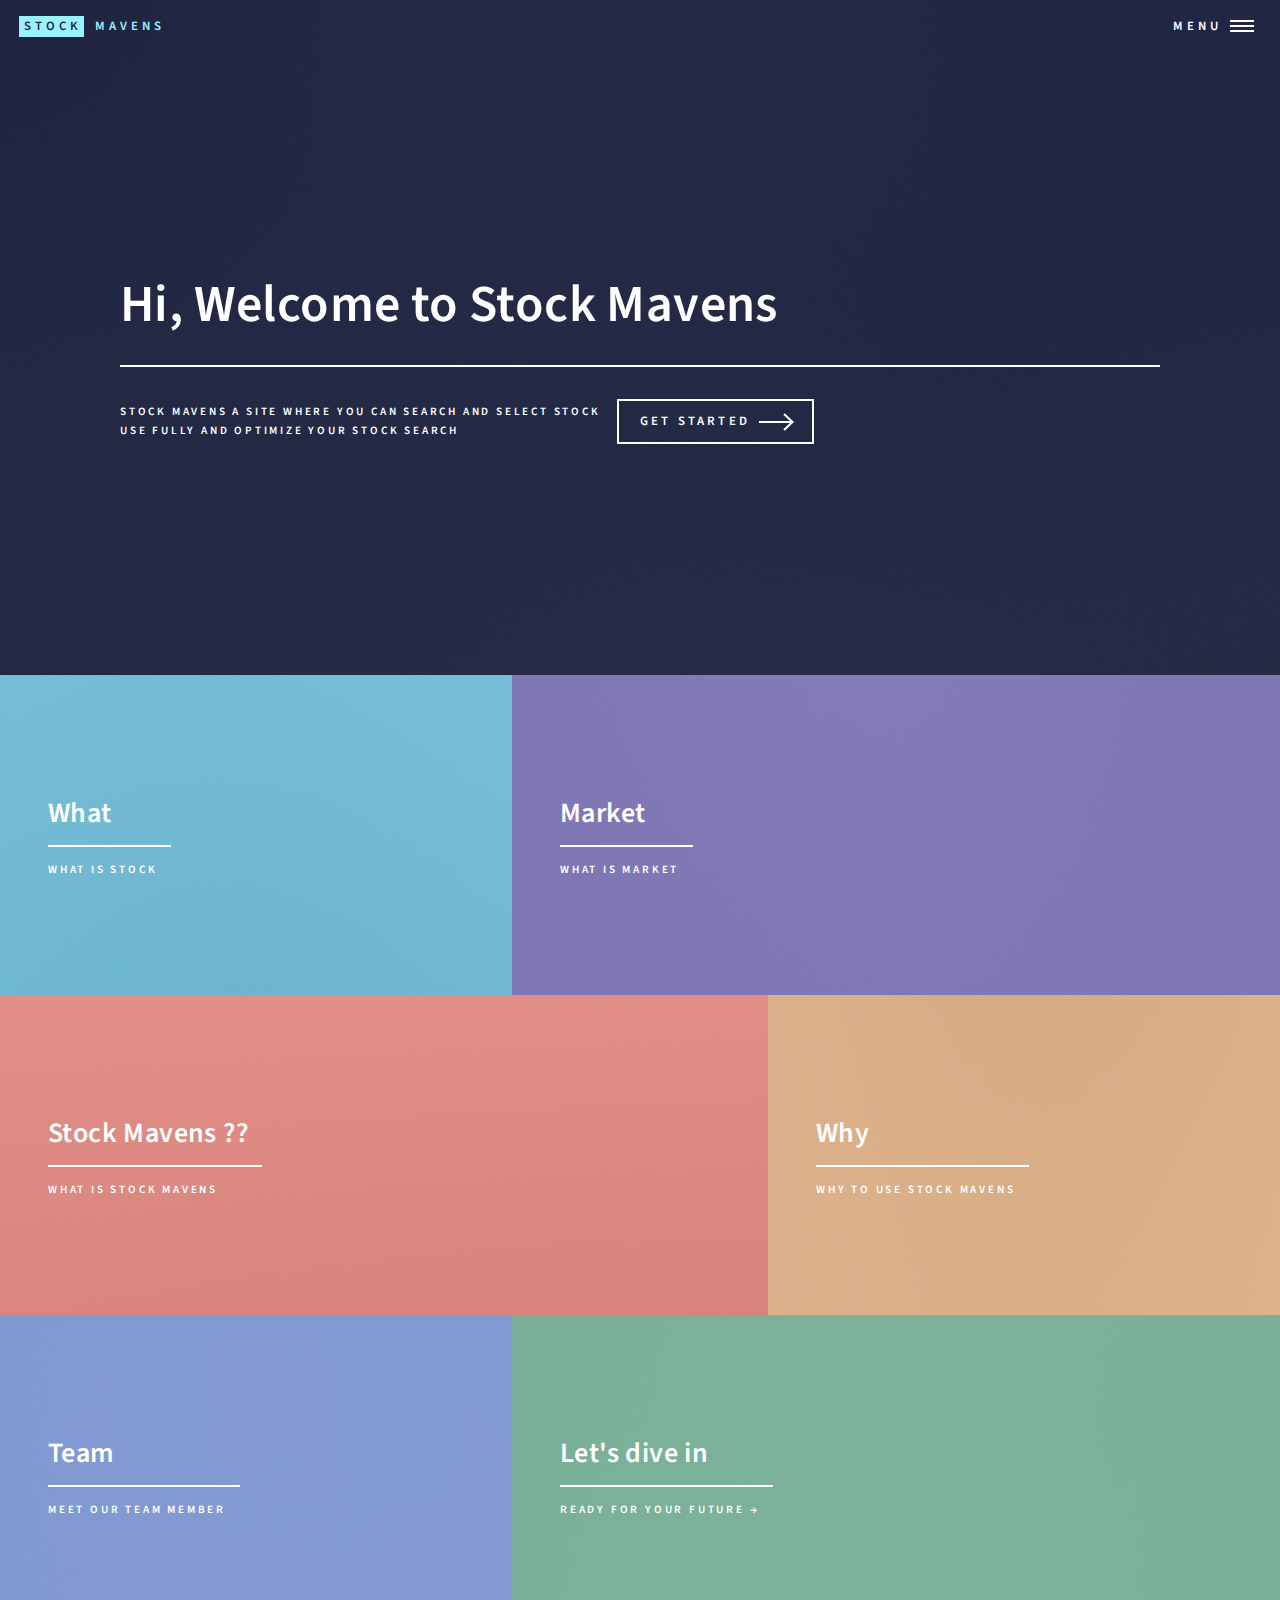
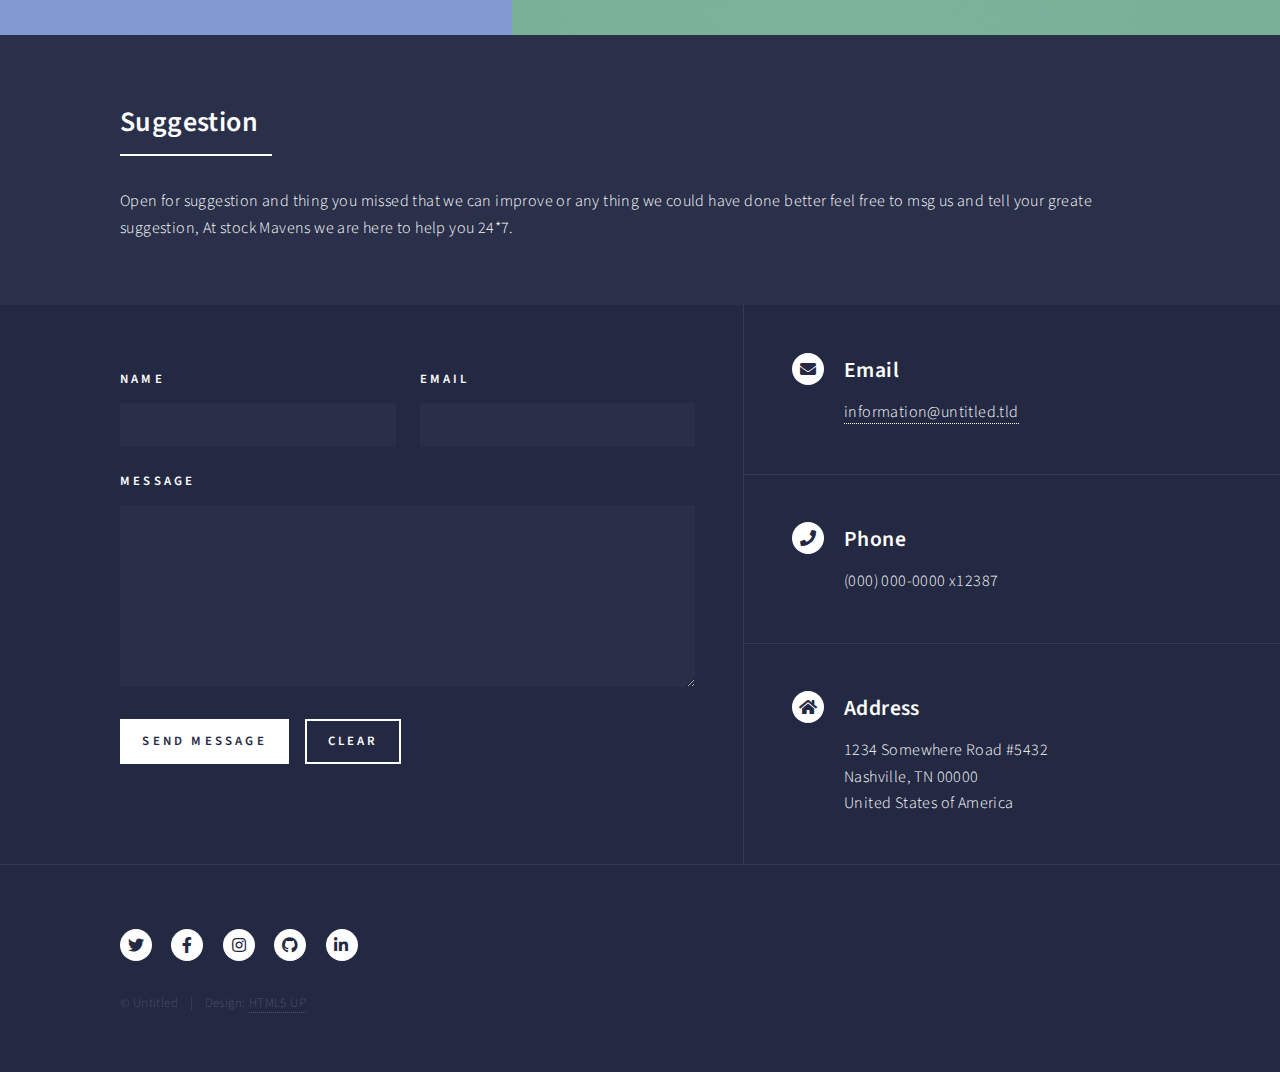
==== index.html @ d20d1a2c "first commit" ====
<!DOCTYPE HTML>
<html>
	<head>
		<title>Stock Mavens</title>
		<meta charset="utf-8" />
		<meta name="viewport" content="width=device-width, initial-scale=1, user-scalable=no" />
		<link rel="stylesheet" href="assets/css/main.css" />
		<noscript><link rel="stylesheet" href="assets/css/noscript.css" /></noscript>
	</head>
	<body class="is-preload">
		<!-- Wrapper -->
			<div id="wrapper">
				<!-- Header -->
					<header id="header" class="alt">
						<a href="index.html" class="logo"><strong>STOCK</strong> <span>Mavens</span></a>
						<nav>
							<a href="#menu">Menu</a>
						</nav>
					</header>

				<!-- Menu -->
					<nav id="menu">
						<ul class="links">
							<li><a href="index.html">Home</a></li>
							<li><a href="landing.html">Stock</a></li>
							<li><a href="generic.html">Stock Mavens</a></li>
							<li><a href="elements.html">Team</a></li>
						</ul>
						<ul class="actions stacked">
							<li><a href="#" class="button primary fit">Get Started</a></li>
							<!-- <li><a href="#" class="button fit">Log In</a></li> -->
						</ul>
					</nav>

				<!-- Banner -->
					<section id="banner" class="major">
						<div class="inner">
							<header class="major">
								<h1>Hi, Welcome to Stock Mavens</h1>
							</header>
							<div class="content">
								<p>Stock Mavens a site where you can search and select Stock<br />
								Use fully and optimize your Stock search</p>
								<ul class="actions">
									<li><a href="#one" class="button next scrolly">Get Started</a></li>
								</ul>
							</div>
						</div>
					</section>

				<!-- Main -->
					<div id="main">

						<!-- One -->
							<section id="one" class="tiles">
								<article>
									<span class="image">
										<img src="images/pic01.jpg" alt="" />
									</span>
									<header class="major">
										<h3><a href="landing.html" class="link">What</a></h3>
										<p>What is Stock </p>
									</header>
								</article>
								<article>
									<span class="image">
										<img src="images/pic02.jpg" alt="" />
									</span>
									<header class="major">
										<h3><a href="landing.html" class="link">Market</a></h3>
										<p>What is market</p>
									</header>
								</article>
								<article>
									<span class="image">
										<img src="images/pic03.jpg" alt="" />
									</span>
									<header class="major">
										<h3><a href="generic.html" class="link">Stock Mavens ??</a></h3>
										<p>What is Stock Mavens</p>
									</header>
								</article>
								<article>
									<span class="image">
										<img src="images/pic04.jpg" alt="" />
									</span>
									<header class="major">
										<h3><a href="generic.html" class="link">Why</a></h3>
										<p>Why to use Stock Mavens</p>
									</header>
								</article>
								<article>
									<span class="image">
										<img src="images/pic05.jpg" alt="" />
									</span>
									<header class="major">
										<h3><a href="elements.html" class="link">Team</a></h3>
										<p>Meet our Team member</p>
									</header>
								</article>
								<article>
									<span class="image">
										<img src="images/pic06.jpg" alt="" />
									</span>
									<header class="major">
										<h3><a href="search.html" class="link">Let's dive in</a></h3>
										<p>Ready for your future →</p>
									</header>
								</article>
							</section>

						<!-- Two -->
							<section id="two">
								<div class="inner">
									<header class="major">
										<h2>Suggestion</h2>
									</header>
									<p>Open for suggestion and thing you missed that we can improve or any thing we could have done better feel free to msg us and tell your greate suggestion, At stock Mavens we are here to help you 24*7.</p>
								</div>
							</section>

					</div>

				<!-- Contact -->
					<section id="contact">
						<div class="inner">
							<section>
								<form method="post" action="#">
									<div class="fields">
										<div class="field half">
											<label for="name">Name</label>
											<input type="text" name="name" id="name" />
										</div>
										<div class="field half">
											<label for="email">Email</label>
											<input type="text" name="email" id="email" />
										</div>
										<div class="field">
											<label for="message">Message</label>
											<textarea name="message" id="message" rows="6"></textarea>
										</div>
									</div>
									<ul class="actions">
										<li><input type="submit" value="Send Message" class="primary" /></li>
										<li><input type="reset" value="Clear" /></li>
									</ul>
								</form>
							</section>
							<section class="split">
								<section>
									<div class="contact-method">
										<span class="icon solid alt fa-envelope"></span>
										<h3>Email</h3>
										<a href="#">information@untitled.tld</a>
									</div>
								</section>
								<section>
									<div class="contact-method">
										<span class="icon solid alt fa-phone"></span>
										<h3>Phone</h3>
										<span>(000) 000-0000 x12387</span>
									</div>
								</section>
								<section>
									<div class="contact-method">
										<span class="icon solid alt fa-home"></span>
										<h3>Address</h3>
										<span>1234 Somewhere Road #5432<br />
										Nashville, TN 00000<br />
										United States of America</span>
									</div>
								</section>
							</section>
						</div>
					</section>

				<!-- Footer -->
					<footer id="footer">
						<div class="inner">
							<ul class="icons">
								<li><a href="#" class="icon brands alt fa-twitter"><span class="label">Twitter</span></a></li>
								<li><a href="#" class="icon brands alt fa-facebook-f"><span class="label">Facebook</span></a></li>
								<li><a href="#" class="icon brands alt fa-instagram"><span class="label">Instagram</span></a></li>
								<li><a href="#" class="icon brands alt fa-github"><span class="label">GitHub</span></a></li>
								<li><a href="#" class="icon brands alt fa-linkedin-in"><span class="label">LinkedIn</span></a></li>
							</ul>
							<ul class="copyright">
								<li>&copy; Untitled</li><li>Design: <a href="https://html5up.net">HTML5 UP</a></li>
							</ul>
						</div>
					</footer>

			</div>

		<!-- Scripts -->
			<script src="assets/js/jquery.min.js"></script>
			<script src="assets/js/jquery.scrolly.min.js"></script>
			<script src="assets/js/jquery.scrollex.min.js"></script>
			<script src="assets/js/browser.min.js"></script>
			<script src="assets/js/breakpoints.min.js"></script>
			<script src="assets/js/util.js"></script>
			<script src="assets/js/main.js"></script>

	</body>
</html>
---- assets/css/main.css ----
@import url(fontawesome-all.min.css);
@import url("https://fonts.googleapis.com/css?family=Source+Sans+Pro:300,300italic,600,600italic");


html, body, div, span, applet, object,
iframe, h1, h2, h3, h4, h5, h6, p, blockquote,
pre, a, abbr, acronym, address, big, cite,
code, del, dfn, em, img, ins, kbd, q, s, samp,
small, strike, strong, sub, sup, tt, var, b,
u, i, center, dl, dt, dd, ol, ul, li, fieldset,
form, label, legend, table, caption, tbody,
tfoot, thead, tr, th, td, article, aside,
canvas, details, embed, figure, figcaption,
footer, header, hgroup, menu, nav, output, ruby,
section, summary, time, mark, audio, video {
	margin: 0;
	padding: 0;
	border: 0;
	font-size: 100%;
	font: inherit;
	vertical-align: baseline;}

article, aside, details, figcaption, figure,
footer, header, hgroup, menu, nav, section {
	display: block;}

body {
	line-height: 1;
}

ol, ul {
	list-style: none;
}

blockquote, q {
	quotes: none;
}

	blockquote:before, blockquote:after, q:before, q:after {
		content: '';
		content: none;
	}

table {
	border-collapse: collapse;
	border-spacing: 0;
}

body {
	-webkit-text-size-adjust: none;
}

mark {
	background-color: transparent;
	color: inherit;
}

input::-moz-focus-inner {
	border: 0;
	padding: 0;
}

input, select, textarea {
	-moz-appearance: none;
	-webkit-appearance: none;
	-ms-appearance: none;
	appearance: none;
}

/* Basic */

	@-ms-viewport {
		width: device-width;
	}

	body {
		-ms-overflow-style: scrollbar;
	}

	@media screen and (max-width: 480px) {

		html, body {
			min-width: 320px;
		}

	}

	html {
		box-sizing: border-box;
	}

	*, *:before, *:after {
		box-sizing: inherit;
	}

	body {
		background: #242943;
	}

		body.is-preload *, body.is-preload *:before, body.is-preload *:after {
			-moz-animation: none !important;
			-webkit-animation: none !important;
			-ms-animation: none !important;
			animation: none !important;
			-moz-transition: none !important;
			-webkit-transition: none !important;
			-ms-transition: none !important;
			transition: none !important;
		}

/* Type */

	body, input, select, textarea {
		color: #ffffff;
		font-family: "Source Sans Pro", Helvetica, sans-serif;
		font-size: 17pt;
		font-weight: 300;
		letter-spacing: 0.025em;
		line-height: 1.65;
	}

		@media screen and (max-width: 1680px) {

			body, input, select, textarea {
				font-size: 14pt;
			}

		}

		@media screen and (max-width: 1280px) {

			body, input, select, textarea {
				font-size: 12pt;
			}

		}

		@media screen and (max-width: 360px) {

			body, input, select, textarea {
				font-size: 11pt;
			}

		}

	a {
		-moz-transition: color 0.2s ease-in-out, border-bottom-color 0.2s ease-in-out;
		-webkit-transition: color 0.2s ease-in-out, border-bottom-color 0.2s ease-in-out;
		-ms-transition: color 0.2s ease-in-out, border-bottom-color 0.2s ease-in-out;
		transition: color 0.2s ease-in-out, border-bottom-color 0.2s ease-in-out;
		border-bottom: dotted 1px;
		color: inherit;
		text-decoration: none;
	}

		a:hover {
			border-bottom-color: transparent;
			color: #9bf1ff !important;
		}

		a:active {
			color: #53e3fb !important;
		}

	strong, b {
		color: #ffffff;
		font-weight: 600;
	}

	em, i {
		font-style: italic;
	}

	p {
		margin: 0 0 2em 0;
	}

	h1, h2, h3, h4, h5, h6 {
		color: #ffffff;
		font-weight: 600;
		line-height: 1.65;
		margin: 0 0 1em 0;
	}

		h1 a, h2 a, h3 a, h4 a, h5 a, h6 a {
			color: inherit;
			border-bottom: 0;
		}

	h1 {
		font-size: 2.5em;
	}

	h2 {
		font-size: 1.75em;
	}

	h3 {
		font-size: 1.35em;
	}

	h4 {
		font-size: 1.1em;
	}

	h5 {
		font-size: 0.9em;
	}

	h6 {
		font-size: 0.7em;
	}

	@media screen and (max-width: 736px) {

		h1 {
			font-size: 2em;
		}

		h2 {
			font-size: 1.5em;
		}

		h3 {
			font-size: 1.25em;
		}

	}

	sub {
		font-size: 0.8em;
		position: relative;
		top: 0.5em;
	}

	sup {
		font-size: 0.8em;
		position: relative;
		top: -0.5em;
	}

	blockquote {
		border-left: solid 4px rgba(212, 212, 255, 0.1);
		font-style: italic;
		margin: 0 0 2em 0;
		padding: 0.5em 0 0.5em 2em;
	}

	code {
		background: rgba(212, 212, 255, 0.035);
		font-family: "Courier New", monospace;
		font-size: 0.9em;
		margin: 0 0.25em;
		padding: 0.25em 0.65em;
	}

	pre {
		-webkit-overflow-scrolling: touch;
		font-family: "Courier New", monospace;
		font-size: 0.9em;
		margin: 0 0 2em 0;
	}

		pre code {
			display: block;
			line-height: 1.75;
			padding: 1em 1.5em;
			overflow-x: auto;
		}

	hr {
		border: 0;
		border-bottom: solid 1px rgba(212, 212, 255, 0.1);
		margin: 2em 0;
	}

		hr.major {
			margin: 3em 0;
		}

	.align-left {
		text-align: left;
	}

	.align-center {
		text-align: center;
	}

	.align-right {
		text-align: right;
	}

/* Row */

	.row {
		display: flex;
		flex-wrap: wrap;
		box-sizing: border-box;
		align-items: stretch;
	}

		.row > * {
			box-sizing: border-box;
		}

		.row.gtr-uniform > * > :last-child {
			margin-bottom: 0;
		}

		.row.aln-left {
			justify-content: flex-start;
		}

		.row.aln-center {
			justify-content: center;
		}

		.row.aln-right {
			justify-content: flex-end;
		}

		.row.aln-top {
			align-items: flex-start;
		}

		.row.aln-middle {
			align-items: center;
		}

		.row.aln-bottom {
			align-items: flex-end;
		}

		.row > .imp {
			order: -1;
		}

		.row > .col-1 {
			width: 8.33333%;
		}

		.row > .off-1 {
			margin-left: 8.33333%;
		}

		.row > .col-2 {
			width: 16.66667%;
		}

		.row > .off-2 {
			margin-left: 16.66667%;
		}

		.row > .col-3 {
			width: 25%;
		}

		.row > .off-3 {
			margin-left: 25%;
		}

		.row > .col-4 {
			width: 33.33333%;
		}

		.row > .off-4 {
			margin-left: 33.33333%;
		}

		.row > .col-5 {
			width: 41.66667%;
		}

		.row > .off-5 {
			margin-left: 41.66667%;
		}

		.row > .col-6 {
			width: 50%;
		}

		.row > .off-6 {
			margin-left: 50%;
		}

		.row > .col-7 {
			width: 58.33333%;
		}

		.row > .off-7 {
			margin-left: 58.33333%;
		}

		.row > .col-8 {
			width: 66.66667%;
		}

		.row > .off-8 {
			margin-left: 66.66667%;
		}

		.row > .col-9 {
			width: 75%;
		}

		.row > .off-9 {
			margin-left: 75%;
		}

		.row > .col-10 {
			width: 83.33333%;
		}

		.row > .off-10 {
			margin-left: 83.33333%;
		}

		.row > .col-11 {
			width: 91.66667%;
		}

		.row > .off-11 {
			margin-left: 91.66667%;
		}

		.row > .col-12 {
			width: 100%;
		}

		.row > .off-12 {
			margin-left: 100%;
		}

		.row.gtr-0 {
			margin-top: 0;
			margin-left: 0em;
		}

			.row.gtr-0 > * {
				padding: 0 0 0 0em;
			}

			.row.gtr-0.gtr-uniform {
				margin-top: 0em;
			}

				.row.gtr-0.gtr-uniform > * {
					padding-top: 0em;
				}

		.row.gtr-25 {
			margin-top: 0;
			margin-left: -0.5em;
		}

			.row.gtr-25 > * {
				padding: 0 0 0 0.5em;
			}

			.row.gtr-25.gtr-uniform {
				margin-top: -0.5em;
			}

				.row.gtr-25.gtr-uniform > * {
					padding-top: 0.5em;
				}

		.row.gtr-50 {
			margin-top: 0;
			margin-left: -1em;
		}

			.row.gtr-50 > * {
				padding: 0 0 0 1em;
			}

			.row.gtr-50.gtr-uniform {
				margin-top: -1em;
			}

				.row.gtr-50.gtr-uniform > * {
					padding-top: 1em;
				}

		.row {
			margin-top: 0;
			margin-left: -2em;
		}

			.row > * {
				padding: 0 0 0 2em;
			}

			.row.gtr-uniform {
				margin-top: -2em;
			}

				.row.gtr-uniform > * {
					padding-top: 2em;
				}

		.row.gtr-150 {
			margin-top: 0;
			margin-left: -3em;
		}

			.row.gtr-150 > * {
				padding: 0 0 0 3em;
			}

			.row.gtr-150.gtr-uniform {
				margin-top: -3em;
			}

				.row.gtr-150.gtr-uniform > * {
					padding-top: 3em;
				}

		.row.gtr-200 {
			margin-top: 0;
			margin-left: -4em;
		}

			.row.gtr-200 > * {
				padding: 0 0 0 4em;
			}

			.row.gtr-200.gtr-uniform {
				margin-top: -4em;
			}

				.row.gtr-200.gtr-uniform > * {
					padding-top: 4em;
				}

		@media screen and (max-width: 1680px) {

			.row {
				display: flex;
				flex-wrap: wrap;
				box-sizing: border-box;
				align-items: stretch;
			}

				.row > * {
					box-sizing: border-box;
				}

				.row.gtr-uniform > * > :last-child {
					margin-bottom: 0;
				}

				.row.aln-left {
					justify-content: flex-start;
				}

				.row.aln-center {
					justify-content: center;
				}

				.row.aln-right {
					justify-content: flex-end;
				}

				.row.aln-top {
					align-items: flex-start;
				}

				.row.aln-middle {
					align-items: center;
				}

				.row.aln-bottom {
					align-items: flex-end;
				}

				.row > .imp-xlarge {
					order: -1;
				}

				.row > .col-1-xlarge {
					width: 8.33333%;
				}

				.row > .off-1-xlarge {
					margin-left: 8.33333%;
				}

				.row > .col-2-xlarge {
					width: 16.66667%;
				}

				.row > .off-2-xlarge {
					margin-left: 16.66667%;
				}

				.row > .col-3-xlarge {
					width: 25%;
				}

				.row > .off-3-xlarge {
					margin-left: 25%;
				}

				.row > .col-4-xlarge {
					width: 33.33333%;
				}

				.row > .off-4-xlarge {
					margin-left: 33.33333%;
				}

				.row > .col-5-xlarge {
					width: 41.66667%;
				}

				.row > .off-5-xlarge {
					margin-left: 41.66667%;
				}

				.row > .col-6-xlarge {
					width: 50%;
				}

				.row > .off-6-xlarge {
					margin-left: 50%;
				}

				.row > .col-7-xlarge {
					width: 58.33333%;
				}

				.row > .off-7-xlarge {
					margin-left: 58.33333%;
				}

				.row > .col-8-xlarge {
					width: 66.66667%;
				}

				.row > .off-8-xlarge {
					margin-left: 66.66667%;
				}

				.row > .col-9-xlarge {
					width: 75%;
				}

				.row > .off-9-xlarge {
					margin-left: 75%;
				}

				.row > .col-10-xlarge {
					width: 83.33333%;
				}

				.row > .off-10-xlarge {
					margin-left: 83.33333%;
				}

				.row > .col-11-xlarge {
					width: 91.66667%;
				}

				.row > .off-11-xlarge {
					margin-left: 91.66667%;
				}

				.row > .col-12-xlarge {
					width: 100%;
				}

				.row > .off-12-xlarge {
					margin-left: 100%;
				}

				.row.gtr-0 {
					margin-top: 0;
					margin-left: 0em;
				}

					.row.gtr-0 > * {
						padding: 0 0 0 0em;
					}

					.row.gtr-0.gtr-uniform {
						margin-top: 0em;
					}

						.row.gtr-0.gtr-uniform > * {
							padding-top: 0em;
						}

				.row.gtr-25 {
					margin-top: 0;
					margin-left: -0.5em;
				}

					.row.gtr-25 > * {
						padding: 0 0 0 0.5em;
					}

					.row.gtr-25.gtr-uniform {
						margin-top: -0.5em;
					}

						.row.gtr-25.gtr-uniform > * {
							padding-top: 0.5em;
						}

				.row.gtr-50 {
					margin-top: 0;
					margin-left: -1em;
				}

					.row.gtr-50 > * {
						padding: 0 0 0 1em;
					}

					.row.gtr-50.gtr-uniform {
						margin-top: -1em;
					}

						.row.gtr-50.gtr-uniform > * {
							padding-top: 1em;
						}

				.row {
					margin-top: 0;
					margin-left: -2em;
				}

					.row > * {
						padding: 0 0 0 2em;
					}

					.row.gtr-uniform {
						margin-top: -2em;
					}

						.row.gtr-uniform > * {
							padding-top: 2em;
						}

				.row.gtr-150 {
					margin-top: 0;
					margin-left: -3em;
				}

					.row.gtr-150 > * {
						padding: 0 0 0 3em;
					}

					.row.gtr-150.gtr-uniform {
						margin-top: -3em;
					}

						.row.gtr-150.gtr-uniform > * {
							padding-top: 3em;
						}

				.row.gtr-200 {
					margin-top: 0;
					margin-left: -4em;
				}

					.row.gtr-200 > * {
						padding: 0 0 0 4em;
					}

					.row.gtr-200.gtr-uniform {
						margin-top: -4em;
					}

						.row.gtr-200.gtr-uniform > * {
							padding-top: 4em;
						}

		}

		@media screen and (max-width: 1280px) {

			.row {
				display: flex;
				flex-wrap: wrap;
				box-sizing: border-box;
				align-items: stretch;
			}

				.row > * {
					box-sizing: border-box;
				}

				.row.gtr-uniform > * > :last-child {
					margin-bottom: 0;
				}

				.row.aln-left {
					justify-content: flex-start;
				}

				.row.aln-center {
					justify-content: center;
				}

				.row.aln-right {
					justify-content: flex-end;
				}

				.row.aln-top {
					align-items: flex-start;
				}

				.row.aln-middle {
					align-items: center;
				}

				.row.aln-bottom {
					align-items: flex-end;
				}

				.row > .imp-large {
					order: -1;
				}

				.row > .col-1-large {
					width: 8.33333%;
				}

				.row > .off-1-large {
					margin-left: 8.33333%;
				}

				.row > .col-2-large {
					width: 16.66667%;
				}

				.row > .off-2-large {
					margin-left: 16.66667%;
				}

				.row > .col-3-large {
					width: 25%;
				}

				.row > .off-3-large {
					margin-left: 25%;
				}

				.row > .col-4-large {
					width: 33.33333%;
				}

				.row > .off-4-large {
					margin-left: 33.33333%;
				}

				.row > .col-5-large {
					width: 41.66667%;
				}

				.row > .off-5-large {
					margin-left: 41.66667%;
				}

				.row > .col-6-large {
					width: 50%;
				}

				.row > .off-6-large {
					margin-left: 50%;
				}

				.row > .col-7-large {
					width: 58.33333%;
				}

				.row > .off-7-large {
					margin-left: 58.33333%;
				}

				.row > .col-8-large {
					width: 66.66667%;
				}

				.row > .off-8-large {
					margin-left: 66.66667%;
				}

				.row > .col-9-large {
					width: 75%;
				}

				.row > .off-9-large {
					margin-left: 75%;
				}

				.row > .col-10-large {
					width: 83.33333%;
				}

				.row > .off-10-large {
					margin-left: 83.33333%;
				}

				.row > .col-11-large {
					width: 91.66667%;
				}

				.row > .off-11-large {
					margin-left: 91.66667%;
				}

				.row > .col-12-large {
					width: 100%;
				}

				.row > .off-12-large {
					margin-left: 100%;
				}

				.row.gtr-0 {
					margin-top: 0;
					margin-left: 0em;
				}

					.row.gtr-0 > * {
						padding: 0 0 0 0em;
					}

					.row.gtr-0.gtr-uniform {
						margin-top: 0em;
					}

						.row.gtr-0.gtr-uniform > * {
							padding-top: 0em;
						}

				.row.gtr-25 {
					margin-top: 0;
					margin-left: -0.375em;
				}

					.row.gtr-25 > * {
						padding: 0 0 0 0.375em;
					}

					.row.gtr-25.gtr-uniform {
						margin-top: -0.375em;
					}

						.row.gtr-25.gtr-uniform > * {
							padding-top: 0.375em;
						}

				.row.gtr-50 {
					margin-top: 0;
					margin-left: -0.75em;
				}

					.row.gtr-50 > * {
						padding: 0 0 0 0.75em;
					}

					.row.gtr-50.gtr-uniform {
						margin-top: -0.75em;
					}

						.row.gtr-50.gtr-uniform > * {
							padding-top: 0.75em;
						}

				.row {
					margin-top: 0;
					margin-left: -1.5em;
				}

					.row > * {
						padding: 0 0 0 1.5em;
					}

					.row.gtr-uniform {
						margin-top: -1.5em;
					}

						.row.gtr-uniform > * {
							padding-top: 1.5em;
						}

				.row.gtr-150 {
					margin-top: 0;
					margin-left: -2.25em;
				}

					.row.gtr-150 > * {
						padding: 0 0 0 2.25em;
					}

					.row.gtr-150.gtr-uniform {
						margin-top: -2.25em;
					}

						.row.gtr-150.gtr-uniform > * {
							padding-top: 2.25em;
						}

				.row.gtr-200 {
					margin-top: 0;
					margin-left: -3em;
				}

					.row.gtr-200 > * {
						padding: 0 0 0 3em;
					}

					.row.gtr-200.gtr-uniform {
						margin-top: -3em;
					}

						.row.gtr-200.gtr-uniform > * {
							padding-top: 3em;
						}

		}

		@media screen and (max-width: 980px) {

			.row {
				display: flex;
				flex-wrap: wrap;
				box-sizing: border-box;
				align-items: stretch;
			}

				.row > * {
					box-sizing: border-box;
				}

				.row.gtr-uniform > * > :last-child {
					margin-bottom: 0;
				}

				.row.aln-left {
					justify-content: flex-start;
				}

				.row.aln-center {
					justify-content: center;
				}

				.row.aln-right {
					justify-content: flex-end;
				}

				.row.aln-top {
					align-items: flex-start;
				}

				.row.aln-middle {
					align-items: center;
				}

				.row.aln-bottom {
					align-items: flex-end;
				}

				.row > .imp-medium {
					order: -1;
				}

				.row > .col-1-medium {
					width: 8.33333%;
				}

				.row > .off-1-medium {
					margin-left: 8.33333%;
				}

				.row > .col-2-medium {
					width: 16.66667%;
				}

				.row > .off-2-medium {
					margin-left: 16.66667%;
				}

				.row > .col-3-medium {
					width: 25%;
				}

				.row > .off-3-medium {
					margin-left: 25%;
				}

				.row > .col-4-medium {
					width: 33.33333%;
				}

				.row > .off-4-medium {
					margin-left: 33.33333%;
				}

				.row > .col-5-medium {
					width: 41.66667%;
				}

				.row > .off-5-medium {
					margin-left: 41.66667%;
				}

				.row > .col-6-medium {
					width: 50%;
				}

				.row > .off-6-medium {
					margin-left: 50%;
				}

				.row > .col-7-medium {
					width: 58.33333%;
				}

				.row > .off-7-medium {
					margin-left: 58.33333%;
				}

				.row > .col-8-medium {
					width: 66.66667%;
				}

				.row > .off-8-medium {
					margin-left: 66.66667%;
				}

				.row > .col-9-medium {
					width: 75%;
				}

				.row > .off-9-medium {
					margin-left: 75%;
				}

				.row > .col-10-medium {
					width: 83.33333%;
				}

				.row > .off-10-medium {
					margin-left: 83.33333%;
				}

				.row > .col-11-medium {
					width: 91.66667%;
				}

				.row > .off-11-medium {
					margin-left: 91.66667%;
				}

				.row > .col-12-medium {
					width: 100%;
				}

				.row > .off-12-medium {
					margin-left: 100%;
				}

				.row.gtr-0 {
					margin-top: 0;
					margin-left: 0em;
				}

					.row.gtr-0 > * {
						padding: 0 0 0 0em;
					}

					.row.gtr-0.gtr-uniform {
						margin-top: 0em;
					}

						.row.gtr-0.gtr-uniform > * {
							padding-top: 0em;
						}

				.row.gtr-25 {
					margin-top: 0;
					margin-left: -0.375em;
				}

					.row.gtr-25 > * {
						padding: 0 0 0 0.375em;
					}

					.row.gtr-25.gtr-uniform {
						margin-top: -0.375em;
					}

						.row.gtr-25.gtr-uniform > * {
							padding-top: 0.375em;
						}

				.row.gtr-50 {
					margin-top: 0;
					margin-left: -0.75em;
				}

					.row.gtr-50 > * {
						padding: 0 0 0 0.75em;
					}

					.row.gtr-50.gtr-uniform {
						margin-top: -0.75em;
					}

						.row.gtr-50.gtr-uniform > * {
							padding-top: 0.75em;
						}

				.row {
					margin-top: 0;
					margin-left: -1.5em;
				}

					.row > * {
						padding: 0 0 0 1.5em;
					}

					.row.gtr-uniform {
						margin-top: -1.5em;
					}

						.row.gtr-uniform > * {
							padding-top: 1.5em;
						}

				.row.gtr-150 {
					margin-top: 0;
					margin-left: -2.25em;
				}

					.row.gtr-150 > * {
						padding: 0 0 0 2.25em;
					}

					.row.gtr-150.gtr-uniform {
						margin-top: -2.25em;
					}

						.row.gtr-150.gtr-uniform > * {
							padding-top: 2.25em;
						}

				.row.gtr-200 {
					margin-top: 0;
					margin-left: -3em;
				}

					.row.gtr-200 > * {
						padding: 0 0 0 3em;
					}

					.row.gtr-200.gtr-uniform {
						margin-top: -3em;
					}

						.row.gtr-200.gtr-uniform > * {
							padding-top: 3em;
						}

		}

		@media screen and (max-width: 736px) {

			.row {
				display: flex;
				flex-wrap: wrap;
				box-sizing: border-box;
				align-items: stretch;
			}

				.row > * {
					box-sizing: border-box;
				}

				.row.gtr-uniform > * > :last-child {
					margin-bottom: 0;
				}

				.row.aln-left {
					justify-content: flex-start;
				}

				.row.aln-center {
					justify-content: center;
				}

				.row.aln-right {
					justify-content: flex-end;
				}

				.row.aln-top {
					align-items: flex-start;
				}

				.row.aln-middle {
					align-items: center;
				}

				.row.aln-bottom {
					align-items: flex-end;
				}

				.row > .imp-small {
					order: -1;
				}

				.row > .col-1-small {
					width: 8.33333%;
				}

				.row > .off-1-small {
					margin-left: 8.33333%;
				}

				.row > .col-2-small {
					width: 16.66667%;
				}

				.row > .off-2-small {
					margin-left: 16.66667%;
				}

				.row > .col-3-small {
					width: 25%;
				}

				.row > .off-3-small {
					margin-left: 25%;
				}

				.row > .col-4-small {
					width: 33.33333%;
				}

				.row > .off-4-small {
					margin-left: 33.33333%;
				}

				.row > .col-5-small {
					width: 41.66667%;
				}

				.row > .off-5-small {
					margin-left: 41.66667%;
				}

				.row > .col-6-small {
					width: 50%;
				}

				.row > .off-6-small {
					margin-left: 50%;
				}

				.row > .col-7-small {
					width: 58.33333%;
				}

				.row > .off-7-small {
					margin-left: 58.33333%;
				}

				.row > .col-8-small {
					width: 66.66667%;
				}

				.row > .off-8-small {
					margin-left: 66.66667%;
				}

				.row > .col-9-small {
					width: 75%;
				}

				.row > .off-9-small {
					margin-left: 75%;
				}

				.row > .col-10-small {
					width: 83.33333%;
				}

				.row > .off-10-small {
					margin-left: 83.33333%;
				}

				.row > .col-11-small {
					width: 91.66667%;
				}

				.row > .off-11-small {
					margin-left: 91.66667%;
				}

				.row > .col-12-small {
					width: 100%;
				}

				.row > .off-12-small {
					margin-left: 100%;
				}

				.row.gtr-0 {
					margin-top: 0;
					margin-left: 0em;
				}

					.row.gtr-0 > * {
						padding: 0 0 0 0em;
					}

					.row.gtr-0.gtr-uniform {
						margin-top: 0em;
					}

						.row.gtr-0.gtr-uniform > * {
							padding-top: 0em;
						}

				.row.gtr-25 {
					margin-top: 0;
					margin-left: -0.3125em;
				}

					.row.gtr-25 > * {
						padding: 0 0 0 0.3125em;
					}

					.row.gtr-25.gtr-uniform {
						margin-top: -0.3125em;
					}

						.row.gtr-25.gtr-uniform > * {
							padding-top: 0.3125em;
						}

				.row.gtr-50 {
					margin-top: 0;
					margin-left: -0.625em;
				}

					.row.gtr-50 > * {
						padding: 0 0 0 0.625em;
					}

					.row.gtr-50.gtr-uniform {
						margin-top: -0.625em;
					}

						.row.gtr-50.gtr-uniform > * {
							padding-top: 0.625em;
						}

				.row {
					margin-top: 0;
					margin-left: -1.25em;
				}

					.row > * {
						padding: 0 0 0 1.25em;
					}

					.row.gtr-uniform {
						margin-top: -1.25em;
					}

						.row.gtr-uniform > * {
							padding-top: 1.25em;
						}

				.row.gtr-150 {
					margin-top: 0;
					margin-left: -1.875em;
				}

					.row.gtr-150 > * {
						padding: 0 0 0 1.875em;
					}

					.row.gtr-150.gtr-uniform {
						margin-top: -1.875em;
					}

						.row.gtr-150.gtr-uniform > * {
							padding-top: 1.875em;
						}

				.row.gtr-200 {
					margin-top: 0;
					margin-left: -2.5em;
				}

					.row.gtr-200 > * {
						padding: 0 0 0 2.5em;
					}

					.row.gtr-200.gtr-uniform {
						margin-top: -2.5em;
					}

						.row.gtr-200.gtr-uniform > * {
							padding-top: 2.5em;
						}

		}

		@media screen and (max-width: 480px) {

			.row {
				display: flex;
				flex-wrap: wrap;
				box-sizing: border-box;
				align-items: stretch;
			}

				.row > * {
					box-sizing: border-box;
				}

				.row.gtr-uniform > * > :last-child {
					margin-bottom: 0;
				}

				.row.aln-left {
					justify-content: flex-start;
				}

				.row.aln-center {
					justify-content: center;
				}

				.row.aln-right {
					justify-content: flex-end;
				}

				.row.aln-top {
					align-items: flex-start;
				}

				.row.aln-middle {
					align-items: center;
				}

				.row.aln-bottom {
					align-items: flex-end;
				}

				.row > .imp-xsmall {
					order: -1;
				}

				.row > .col-1-xsmall {
					width: 8.33333%;
				}

				.row > .off-1-xsmall {
					margin-left: 8.33333%;
				}

				.row > .col-2-xsmall {
					width: 16.66667%;
				}

				.row > .off-2-xsmall {
					margin-left: 16.66667%;
				}

				.row > .col-3-xsmall {
					width: 25%;
				}

				.row > .off-3-xsmall {
					margin-left: 25%;
				}

				.row > .col-4-xsmall {
					width: 33.33333%;
				}

				.row > .off-4-xsmall {
					margin-left: 33.33333%;
				}

				.row > .col-5-xsmall {
					width: 41.66667%;
				}

				.row > .off-5-xsmall {
					margin-left: 41.66667%;
				}

				.row > .col-6-xsmall {
					width: 50%;
				}

				.row > .off-6-xsmall {
					margin-left: 50%;
				}

				.row > .col-7-xsmall {
					width: 58.33333%;
				}

				.row > .off-7-xsmall {
					margin-left: 58.33333%;
				}

				.row > .col-8-xsmall {
					width: 66.66667%;
				}

				.row > .off-8-xsmall {
					margin-left: 66.66667%;
				}

				.row > .col-9-xsmall {
					width: 75%;
				}

				.row > .off-9-xsmall {
					margin-left: 75%;
				}

				.row > .col-10-xsmall {
					width: 83.33333%;
				}

				.row > .off-10-xsmall {
					margin-left: 83.33333%;
				}

				.row > .col-11-xsmall {
					width: 91.66667%;
				}

				.row > .off-11-xsmall {
					margin-left: 91.66667%;
				}

				.row > .col-12-xsmall {
					width: 100%;
				}

				.row > .off-12-xsmall {
					margin-left: 100%;
				}

				.row.gtr-0 {
					margin-top: 0;
					margin-left: 0em;
				}

					.row.gtr-0 > * {
						padding: 0 0 0 0em;
					}

					.row.gtr-0.gtr-uniform {
						margin-top: 0em;
					}

						.row.gtr-0.gtr-uniform > * {
							padding-top: 0em;
						}

				.row.gtr-25 {
					margin-top: 0;
					margin-left: -0.3125em;
				}

					.row.gtr-25 > * {
						padding: 0 0 0 0.3125em;
					}

					.row.gtr-25.gtr-uniform {
						margin-top: -0.3125em;
					}

						.row.gtr-25.gtr-uniform > * {
							padding-top: 0.3125em;
						}

				.row.gtr-50 {
					margin-top: 0;
					margin-left: -0.625em;
				}

					.row.gtr-50 > * {
						padding: 0 0 0 0.625em;
					}

					.row.gtr-50.gtr-uniform {
						margin-top: -0.625em;
					}

						.row.gtr-50.gtr-uniform > * {
							padding-top: 0.625em;
						}

				.row {
					margin-top: 0;
					margin-left: -1.25em;
				}

					.row > * {
						padding: 0 0 0 1.25em;
					}

					.row.gtr-uniform {
						margin-top: -1.25em;
					}

						.row.gtr-uniform > * {
							padding-top: 1.25em;
						}

				.row.gtr-150 {
					margin-top: 0;
					margin-left: -1.875em;
				}

					.row.gtr-150 > * {
						padding: 0 0 0 1.875em;
					}

					.row.gtr-150.gtr-uniform {
						margin-top: -1.875em;
					}

						.row.gtr-150.gtr-uniform > * {
							padding-top: 1.875em;
						}

				.row.gtr-200 {
					margin-top: 0;
					margin-left: -2.5em;
				}

					.row.gtr-200 > * {
						padding: 0 0 0 2.5em;
					}

					.row.gtr-200.gtr-uniform {
						margin-top: -2.5em;
					}

						.row.gtr-200.gtr-uniform > * {
							padding-top: 2.5em;
						}

		}

/* Section/Article */

	section.special, article.special {
		text-align: center;
	}

	header.major {
		width: -moz-max-content;
		width: -webkit-max-content;
		width: -ms-max-content;
		width: max-content;
		margin-bottom: 2em;
	}

		header.major > :first-child {
			margin-bottom: 0;
			width: calc(100% + 0.5em);
		}

			header.major > :first-child:after {
				content: '';
				background-color: #ffffff;
				display: block;
				height: 2px;
				margin: 0.325em 0 0.5em 0;
				width: 100%;
			}

		header.major > p {
			font-size: 0.7em;
			font-weight: 600;
			letter-spacing: 0.25em;
			margin-bottom: 0;
			text-transform: uppercase;
		}

		body.is-ie header.major > :first-child:after {
			max-width: 9em;
		}

		body.is-ie header.major > h1:after {
			max-width: 100% !important;
		}

	@media screen and (max-width: 736px) {

		header.major > p br {
			display: none;
		}

	}

/* Form */

	form {
		margin: 0 0 2em 0;
	}

		form > :last-child {
			margin-bottom: 0;
		}

		form > .fields {
			display: -moz-flex;
			display: -webkit-flex;
			display: -ms-flex;
			display: flex;
			-moz-flex-wrap: wrap;
			-webkit-flex-wrap: wrap;
			-ms-flex-wrap: wrap;
			flex-wrap: wrap;
			width: calc(100% + 3em);
			margin: -1.5em 0 2em -1.5em;
		}

			form > .fields > .field {
				-moz-flex-grow: 0;
				-webkit-flex-grow: 0;
				-ms-flex-grow: 0;
				flex-grow: 0;
				-moz-flex-shrink: 0;
				-webkit-flex-shrink: 0;
				-ms-flex-shrink: 0;
				flex-shrink: 0;
				padding: 1.5em 0 0 1.5em;
				width: calc(100% - 1.5em);
			}

				form > .fields > .field.half {
					width: calc(50% - 0.75em);
				}

				form > .fields > .field.third {
					width: calc(100%/3 - 0.5em);
				}

				form > .fields > .field.quarter {
					width: calc(25% - 0.375em);
				}

		@media screen and (max-width: 480px) {

			form > .fields {
				width: calc(100% + 3em);
				margin: -1.5em 0 2em -1.5em;
			}

				form > .fields > .field {
					padding: 1.5em 0 0 1.5em;
					width: calc(100% - 1.5em);
				}

					form > .fields > .field.half {
						width: calc(100% - 1.5em);
					}

					form > .fields > .field.third {
						width: calc(100% - 1.5em);
					}

					form > .fields > .field.quarter {
						width: calc(100% - 1.5em);
					}

		}

	label {
		color: #ffffff;
		display: block;
		font-size: 0.8em;
		font-weight: 600;
		letter-spacing: 0.25em;
		margin: 0 0 1em 0;
		text-transform: uppercase;
	}

	input[type="text"],
	input[type="password"],
	input[type="email"],
	input[type="tel"],
	input[type="search"],
	input[type="url"],
	select,
	textarea {
		-moz-appearance: none;
		-webkit-appearance: none;
		-ms-appearance: none;
		appearance: none;
		background: rgba(212, 212, 255, 0.035);
		border: none;
		border-radius: 0;
		color: inherit;
		display: block;
		outline: 0;
		padding: 0 1em;
		text-decoration: none;
		width: 100%;
	}

		input[type="text"]:invalid,
		input[type="password"]:invalid,
		input[type="email"]:invalid,
		input[type="tel"]:invalid,
		input[type="search"]:invalid,
		input[type="url"]:invalid,
		select:invalid,
		textarea:invalid {
			box-shadow: none;
		}

		input[type="text"]:focus,
		input[type="password"]:focus,
		input[type="email"]:focus,
		input[type="tel"]:focus,
		input[type="search"]:focus,
		input[type="url"]:focus,
		select:focus,
		textarea:focus {
			border-color: #9bf1ff;
			box-shadow: 0 0 0 2px #9bf1ff;
		}

	select {
		background-image: url("data:image/svg+xml;charset=utf8,%3Csvg xmlns='http://www.w3.org/2000/svg' width='40' height='40' preserveAspectRatio='none' viewBox='0 0 40 40'%3E%3Cpath d='M9.4,12.3l10.4,10.4l10.4-10.4c0.2-0.2,0.5-0.4,0.9-0.4c0.3,0,0.6,0.1,0.9,0.4l3.3,3.3c0.2,0.2,0.4,0.5,0.4,0.9 c0,0.4-0.1,0.6-0.4,0.9L20.7,31.9c-0.2,0.2-0.5,0.4-0.9,0.4c-0.3,0-0.6-0.1-0.9-0.4L4.3,17.3c-0.2-0.2-0.4-0.5-0.4-0.9 c0-0.4,0.1-0.6,0.4-0.9l3.3-3.3c0.2-0.2,0.5-0.4,0.9-0.4S9.1,12.1,9.4,12.3z' fill='rgba(212, 212, 255, 0.1)' /%3E%3C/svg%3E");
		background-size: 1.25rem;
		background-repeat: no-repeat;
		background-position: calc(100% - 1rem) center;
		height: 2.75em;
		padding-right: 2.75em;
		text-overflow: ellipsis;
	}

		select option {
			color: #ffffff;
			background: #242943;
		}

		select:focus::-ms-value {
			background-color: transparent;
		}

		select::-ms-expand {
			display: none;
		}

	input[type="text"],
	input[type="password"],
	input[type="email"],
	input[type="tel"],
	input[type="search"],
	input[type="url"],
	select {
		height: 2.75em;
	}

	textarea {
		padding: 0.75em 1em;
	}

	input[type="checkbox"],
	input[type="radio"] {
		-moz-appearance: none;
		-webkit-appearance: none;
		-ms-appearance: none;
		appearance: none;
		display: block;
		float: left;
		margin-right: -2em;
		opacity: 0;
		width: 1em;
		z-index: -1;
	}

		input[type="checkbox"] + label,
		input[type="radio"] + label {
			text-decoration: none;
			color: #ffffff;
			cursor: pointer;
			display: inline-block;
			font-weight: 300;
			padding-left: 2.65em;
			padding-right: 0.75em;
			position: relative;
		}

			input[type="checkbox"] + label:before,
			input[type="radio"] + label:before {
				-moz-osx-font-smoothing: grayscale;
				-webkit-font-smoothing: antialiased;
				display: inline-block;
				font-style: normal;
				font-variant: normal;
				text-rendering: auto;
				line-height: 1;
				text-transform: none !important;
				font-family: 'Font Awesome 5 Free';
				font-weight: 900;
			}

			input[type="checkbox"] + label:before,
			input[type="radio"] + label:before {
				background: rgba(212, 212, 255, 0.035);
				content: '';
				display: inline-block;
				font-size: 0.8em;
				height: 2.0625em;
				left: 0;
				letter-spacing: 0;
				line-height: 2.0625em;
				position: absolute;
				text-align: center;
				top: 0;
				width: 2.0625em;
			}

		input[type="checkbox"]:checked + label:before,
		input[type="radio"]:checked + label:before {
			background: #ffffff;
			border-color: #9bf1ff;
			content: '\f00c';
			color: #242943;
		}

		input[type="checkbox"]:focus + label:before,
		input[type="radio"]:focus + label:before {
			box-shadow: 0 0 0 2px #9bf1ff;
		}

	input[type="radio"] + label:before {
		border-radius: 100%;
	}

	::-webkit-input-placeholder {
		color: rgba(244, 244, 255, 0.2) !important;
		opacity: 1.0;
	}

	:-moz-placeholder {
		color: rgba(244, 244, 255, 0.2) !important;
		opacity: 1.0;
	}

	::-moz-placeholder {
		color: rgba(244, 244, 255, 0.2) !important;
		opacity: 1.0;
	}

	:-ms-input-placeholder {
		color: rgba(244, 244, 255, 0.2) !important;
		opacity: 1.0;
	}

/* Box */

	.box {
		border: solid 1px rgba(212, 212, 255, 0.1);
		margin-bottom: 2em;
		padding: 1.5em;
	}

		.box > :last-child,
		.box > :last-child > :last-child,
		.box > :last-child > :last-child > :last-child {
			margin-bottom: 0;
		}

		.box.alt {
			border: 0;
			border-radius: 0;
			padding: 0;
		}

/* Icon */

	.icon {
		text-decoration: none;
		border-bottom: none;
		position: relative;
	}

		.icon:before {
			-moz-osx-font-smoothing: grayscale;
			-webkit-font-smoothing: antialiased;
			display: inline-block;
			font-style: normal;
			font-variant: normal;
			text-rendering: auto;
			line-height: 1;
			text-transform: none !important;
			font-family: 'Font Awesome 5 Free';
			font-weight: 400;
		}

		.icon > .label {
			display: none;
		}

		.icon:before {
			line-height: inherit;
		}

		.icon.solid:before {
			font-weight: 900;
		}

		.icon.brands:before {
			font-family: 'Font Awesome 5 Brands';
		}

		.icon.alt:before {
			background-color: #ffffff;
			border-radius: 100%;
			color: #242943;
			display: inline-block;
			height: 2em;
			line-height: 2em;
			text-align: center;
			width: 2em;
		}

	a.icon.alt:before {
		-moz-transition: background-color 0.2s ease-in-out;
		-webkit-transition: background-color 0.2s ease-in-out;
		-ms-transition: background-color 0.2s ease-in-out;
		transition: background-color 0.2s ease-in-out;
	}

	a.icon.alt:hover:before {
		background-color: #6fc3df;
	}

	a.icon.alt:active:before {
		background-color: #37a6cb;
	}

/* Image */

	.image {
		border: 0;
		display: inline-block;
		position: relative;
	}

		.image img {
			display: block;
		}

		.image.left, .image.right {
			max-width: 30%;
		}

			.image.left img, .image.right img {
				width: 100%;
			}

		.image.left {
			float: left;
			margin: 0 1.5em 1.25em 0;
			top: 0.25em;
		}

		.image.right {
			float: right;
			margin: 0 0 1.25em 1.5em;
			top: 0.25em;
		}

		.image.fit {
			display: block;
			margin: 0 0 2em 0;
			width: 100%;
		}

			.image.fit img {
				width: 100%;
			}

		.image.main {
			display: block;
			margin: 2.5em 0;
			width: 100%;
		}

			.image.main img {
				width: 100%;
			}

			@media screen and (max-width: 736px) {

				.image.main {
					margin: 1.5em 0;
				}

			}

/* List */

	ol {
		list-style: decimal;
		margin: 0 0 2em 0;
		padding-left: 1.25em;
	}

		ol li {
			padding-left: 0.25em;
		}

	ul {
		list-style: disc;
		margin: 0 0 2em 0;
		padding-left: 1em;
	}

		ul li {
			padding-left: 0.5em;
		}

		ul.alt {
			list-style: none;
			padding-left: 0;
		}

			ul.alt li {
				border-top: solid 1px rgba(212, 212, 255, 0.1);
				padding: 0.5em 0;
			}

				ul.alt li:first-child {
					border-top: 0;
					padding-top: 0;
				}

	dl {
		margin: 0 0 2em 0;
	}

		dl dt {
			display: block;
			font-weight: 600;
			margin: 0 0 1em 0;
		}

		dl dd {
			margin-left: 2em;
		}

/* Actions */

	ul.actions {
		display: -moz-flex;
		display: -webkit-flex;
		display: -ms-flex;
		display: flex;
		cursor: default;
		list-style: none;
		margin-left: -1em;
		padding-left: 0;
	}

		ul.actions li {
			padding: 0 0 0 1em;
			vertical-align: middle;
		}

		ul.actions.special {
			-moz-justify-content: center;
			-webkit-justify-content: center;
			-ms-justify-content: center;
			justify-content: center;
			width: 100%;
			margin-left: 0;
		}

			ul.actions.special li:first-child {
				padding-left: 0;
			}

		ul.actions.stacked {
			-moz-flex-direction: column;
			-webkit-flex-direction: column;
			-ms-flex-direction: column;
			flex-direction: column;
			margin-left: 0;
		}

			ul.actions.stacked li {
				padding: 1.3em 0 0 0;
			}

				ul.actions.stacked li:first-child {
					padding-top: 0;
				}

		ul.actions.fit {
			width: calc(100% + 1em);
		}

			ul.actions.fit li {
				-moz-flex-grow: 1;
				-webkit-flex-grow: 1;
				-ms-flex-grow: 1;
				flex-grow: 1;
				-moz-flex-shrink: 1;
				-webkit-flex-shrink: 1;
				-ms-flex-shrink: 1;
				flex-shrink: 1;
				width: 100%;
			}

				ul.actions.fit li > * {
					width: 100%;
				}

			ul.actions.fit.stacked {
				width: 100%;
			}

/* Icons */

	ul.icons {
		cursor: default;
		list-style: none;
		padding-left: 0;
	}

		ul.icons li {
			display: inline-block;
			padding: 0 1em 0 0;
		}

			ul.icons li:last-child {
				padding-right: 0;
			}

		@media screen and (max-width: 736px) {

			ul.icons li {
				padding: 0 0.75em 0 0;
			}

		}

/* Pagination */

	ul.pagination {
		cursor: default;
		list-style: none;
		padding-left: 0;
	}

		ul.pagination li {
			display: inline-block;
			padding-left: 0;
			vertical-align: middle;
		}

			ul.pagination li > .page {
				-moz-transition: background-color 0.2s ease-in-out, color 0.2s ease-in-out;
				-webkit-transition: background-color 0.2s ease-in-out, color 0.2s ease-in-out;
				-ms-transition: background-color 0.2s ease-in-out, color 0.2s ease-in-out;
				transition: background-color 0.2s ease-in-out, color 0.2s ease-in-out;
				border-bottom: 0;
				display: inline-block;
				font-size: 0.8em;
				font-weight: 600;
				height: 1.5em;
				line-height: 1.5em;
				margin: 0 0.125em;
				min-width: 1.5em;
				padding: 0 0.5em;
				text-align: center;
			}

				ul.pagination li > .page.active {
					background-color: #ffffff;
					color: #242943;
				}

					ul.pagination li > .page.active:hover {
						background-color: #9bf1ff;
						color: #242943 !important;
					}

					ul.pagination li > .page.active:active {
						background-color: #53e3fb;
					}

			ul.pagination li:first-child {
				padding-right: 0.75em;
			}

			ul.pagination li:last-child {
				padding-left: 0.75em;
			}

		@media screen and (max-width: 480px) {

			ul.pagination li:nth-child(n+2):nth-last-child(n+2) {
				display: none;
			}

			ul.pagination li:first-child {
				padding-right: 0;
			}

		}

/* Table */

	.table-wrapper {
		-webkit-overflow-scrolling: touch;
		overflow-x: auto;
	}

	table {
		margin: 0 0 2em 0;
		width: 100%;
	}

		table tbody tr {
			border: solid 1px rgba(212, 212, 255, 0.1);
			border-left: 0;
			border-right: 0;
		}

			table tbody tr:nth-child(2n + 1) {
				background-color: rgba(212, 212, 255, 0.035);
			}

		table td {
			padding: 0.75em 0.75em;
		}

		table th {
			color: #ffffff;
			font-size: 0.9em;
			font-weight: 600;
			padding: 0 0.75em 0.75em 0.75em;
			text-align: left;
		}

		table thead {
			border-bottom: solid 2px rgba(212, 212, 255, 0.1);
		}

		table tfoot {
			border-top: solid 2px rgba(212, 212, 255, 0.1);
		}

		table.alt {
			border-collapse: separate;
		}

			table.alt tbody tr td {
				border: solid 1px rgba(212, 212, 255, 0.1);
				border-left-width: 0;
				border-top-width: 0;
			}

				table.alt tbody tr td:first-child {
					border-left-width: 1px;
				}

			table.alt tbody tr:first-child td {
				border-top-width: 1px;
			}

			table.alt thead {
				border-bottom: 0;
			}

			table.alt tfoot {
				border-top: 0;
			}

/* Button */

	input[type="submit"],
	input[type="reset"],
	input[type="button"],
	button,
	.button {
		-moz-appearance: none;
		-webkit-appearance: none;
		-ms-appearance: none;
		appearance: none;
		-moz-transition: background-color 0.2s ease-in-out, box-shadow 0.2s ease-in-out, color 0.2s ease-in-out;
		-webkit-transition: background-color 0.2s ease-in-out, box-shadow 0.2s ease-in-out, color 0.2s ease-in-out;
		-ms-transition: background-color 0.2s ease-in-out, box-shadow 0.2s ease-in-out, color 0.2s ease-in-out;
		transition: background-color 0.2s ease-in-out, box-shadow 0.2s ease-in-out, color 0.2s ease-in-out;
		background-color: transparent;
		border: 0;
		border-radius: 0;
		box-shadow: inset 0 0 0 2px #ffffff;
		color: #ffffff;
		cursor: pointer;
		display: inline-block;
		font-size: 0.8em;
		font-weight: 600;
		height: 3.5em;
		letter-spacing: 0.25em;
		line-height: 3.5em;
		padding: 0 1.75em;
		text-align: center;
		text-decoration: none;
		text-transform: uppercase;
		white-space: nowrap;
	}

		input[type="submit"]:hover, input[type="submit"]:active,
		input[type="reset"]:hover,
		input[type="reset"]:active,
		input[type="button"]:hover,
		input[type="button"]:active,
		button:hover,
		button:active,
		.button:hover,
		.button:active {
			box-shadow: inset 0 0 0 2px #9bf1ff;
			color: #9bf1ff;
		}

		input[type="submit"]:active,
		input[type="reset"]:active,
		input[type="button"]:active,
		button:active,
		.button:active {
			background-color: rgba(155, 241, 255, 0.1);
			box-shadow: inset 0 0 0 2px #53e3fb;
			color: #53e3fb;
		}

		input[type="submit"].icon:before,
		input[type="reset"].icon:before,
		input[type="button"].icon:before,
		button.icon:before,
		.button.icon:before {
			margin-right: 0.5em;
		}

		input[type="submit"].fit,
		input[type="reset"].fit,
		input[type="button"].fit,
		button.fit,
		.button.fit {
			width: 100%;
		}

		input[type="submit"].small,
		input[type="reset"].small,
		input[type="button"].small,
		button.small,
		.button.small {
			font-size: 0.6em;
		}

		input[type="submit"].large,
		input[type="reset"].large,
		input[type="button"].large,
		button.large,
		.button.large {
			font-size: 1.25em;
			height: 3em;
			line-height: 3em;
		}

		input[type="submit"].next,
		input[type="reset"].next,
		input[type="button"].next,
		button.next,
		.button.next {
			padding-right: 4.5em;
			position: relative;
		}

			input[type="submit"].next:before, input[type="submit"].next:after,
			input[type="reset"].next:before,
			input[type="reset"].next:after,
			input[type="button"].next:before,
			input[type="button"].next:after,
			button.next:before,
			button.next:after,
			.button.next:before,
			.button.next:after {
				-moz-transition: opacity 0.2s ease-in-out;
				-webkit-transition: opacity 0.2s ease-in-out;
				-ms-transition: opacity 0.2s ease-in-out;
				transition: opacity 0.2s ease-in-out;
				background-position: center right;
				background-repeat: no-repeat;
				background-size: 36px 24px;
				content: '';
				display: block;
				height: 100%;
				position: absolute;
				right: 1.5em;
				top: 0;
				vertical-align: middle;
				width: 36px;
			}

			input[type="submit"].next:before,
			input[type="reset"].next:before,
			input[type="button"].next:before,
			button.next:before,
			.button.next:before {
				background-image: url("data:image/svg+xml;charset=utf8,%3Csvg xmlns='http://www.w3.org/2000/svg' xmlns:xlink='http://www.w3.org/1999/xlink' width='36px' height='24px' viewBox='0 0 36 24' zoomAndPan='disable'%3E%3Cstyle%3Eline %7B stroke: %23ffffff%3B stroke-width: 2px%3B %7D%3C/style%3E%3Cline x1='0' y1='12' x2='34' y2='12' /%3E%3Cline x1='25' y1='4' x2='34' y2='12.5' /%3E%3Cline x1='25' y1='20' x2='34' y2='11.5' /%3E%3C/svg%3E");
			}

			input[type="submit"].next:after,
			input[type="reset"].next:after,
			input[type="button"].next:after,
			button.next:after,
			.button.next:after {
				background-image: url("data:image/svg+xml;charset=utf8,%3Csvg xmlns='http://www.w3.org/2000/svg' xmlns:xlink='http://www.w3.org/1999/xlink' width='36px' height='24px' viewBox='0 0 36 24' zoomAndPan='disable'%3E%3Cstyle%3Eline %7B stroke: %239bf1ff%3B stroke-width: 2px%3B %7D%3C/style%3E%3Cline x1='0' y1='12' x2='34' y2='12' /%3E%3Cline x1='25' y1='4' x2='34' y2='12.5' /%3E%3Cline x1='25' y1='20' x2='34' y2='11.5' /%3E%3C/svg%3E");
				opacity: 0;
				z-index: 1;
			}

			input[type="submit"].next:hover:after, input[type="submit"].next:active:after,
			input[type="reset"].next:hover:after,
			input[type="reset"].next:active:after,
			input[type="button"].next:hover:after,
			input[type="button"].next:active:after,
			button.next:hover:after,
			button.next:active:after,
			.button.next:hover:after,
			.button.next:active:after {
				opacity: 1;
			}

			@media screen and (max-width: 1280px) {

				input[type="submit"].next,
				input[type="reset"].next,
				input[type="button"].next,
				button.next,
				.button.next {
					padding-right: 5em;
				}

			}

		input[type="submit"].primary,
		input[type="reset"].primary,
		input[type="button"].primary,
		button.primary,
		.button.primary {
			background-color: #ffffff;
			box-shadow: none;
			color: #242943;
		}

			input[type="submit"].primary:hover, input[type="submit"].primary:active,
			input[type="reset"].primary:hover,
			input[type="reset"].primary:active,
			input[type="button"].primary:hover,
			input[type="button"].primary:active,
			button.primary:hover,
			button.primary:active,
			.button.primary:hover,
			.button.primary:active {
				background-color: #9bf1ff;
				color: #242943 !important;
			}

			input[type="submit"].primary:active,
			input[type="reset"].primary:active,
			input[type="button"].primary:active,
			button.primary:active,
			.button.primary:active {
				background-color: #53e3fb;
			}

		input[type="submit"].disabled, input[type="submit"]:disabled,
		input[type="reset"].disabled,
		input[type="reset"]:disabled,
		input[type="button"].disabled,
		input[type="button"]:disabled,
		button.disabled,
		button:disabled,
		.button.disabled,
		.button:disabled {
			pointer-events: none;
			cursor: default;
			opacity: 0.25;
		}

/* Tiles */

	.tiles {
		display: -moz-flex;
		display: -webkit-flex;
		display: -ms-flex;
		display: flex;
		-moz-flex-wrap: wrap;
		-webkit-flex-wrap: wrap;
		-ms-flex-wrap: wrap;
		flex-wrap: wrap;
		border-top: 0 !important;
	}

		.tiles + * {
			border-top: 0 !important;
		}

		.tiles article {
			-moz-align-items: center;
			-webkit-align-items: center;
			-ms-align-items: center;
			align-items: center;
			display: -moz-flex;
			display: -webkit-flex;
			display: -ms-flex;
			display: flex;
			-moz-transition: -moz-transform 0.25s ease, opacity 0.25s ease, -moz-filter 1s ease, -webkit-filter 1s ease;
			-webkit-transition: -webkit-transform 0.25s ease, opacity 0.25s ease, -webkit-filter 1s ease, -webkit-filter 1s ease;
			-ms-transition: -ms-transform 0.25s ease, opacity 0.25s ease, -ms-filter 1s ease, -webkit-filter 1s ease;
			transition: transform 0.25s ease, opacity 0.25s ease, filter 1s ease, -webkit-filter 1s ease;
			padding: 4em 4em 2em 4em ;
			background-position: center;
			background-repeat: no-repeat;
			background-size: cover;
			cursor: default;
			height: 40vh;
			max-height: 40em;
			min-height: 23em;
			overflow: hidden;
			position: relative;
			width: 40%;
		}

			.tiles article .image {
				display: none;
			}

			.tiles article header {
				position: relative;
				z-index: 3;
			}

			.tiles article h3 {
				font-size: 1.75em;
			}

				.tiles article h3 a:hover {
					color: inherit !important;
				}

			.tiles article .link.primary {
				border: 0;
				height: 100%;
				left: 0;
				position: absolute;
				top: 0;
				width: 100%;
				z-index: 4;
			}

			.tiles article:before {
				-moz-transition: opacity 0.5s ease;
				-webkit-transition: opacity 0.5s ease;
				-ms-transition: opacity 0.5s ease;
				transition: opacity 0.5s ease;
				bottom: 0;
				content: '';
				display: block;
				height: 100%;
				left: 0;
				opacity: 0.85;
				position: absolute;
				width: 100%;
				z-index: 2;
			}

			.tiles article:after {
				background-color: rgba(36, 41, 67, 0.25);
				content: '';
				display: block;
				height: 100%;
				left: 0;
				position: absolute;
				top: 0;
				width: 100%;
				z-index: 1;
			}

			.tiles article:hover:before {
				opacity: 0;
			}

			.tiles article.is-transitioning {
				-moz-transform: scale(0.95);
				-webkit-transform: scale(0.95);
				-ms-transform: scale(0.95);
				transform: scale(0.95);
				-moz-filter: blur(0.5em);
				-webkit-filter: blur(0.5em);
				-ms-filter: blur(0.5em);
				filter: blur(0.5em);
				opacity: 0;
			}

			.tiles article:nth-child(4n - 1), .tiles article:nth-child(4n - 2) {
				width: 60%;
			}

			.tiles article:nth-child(6n - 5):before {
				background-color: #6fc3df;
			}

			.tiles article:nth-child(6n - 4):before {
				background-color: #8d82c4;
			}

			.tiles article:nth-child(6n - 3):before {
				background-color: #ec8d81;
			}

			.tiles article:nth-child(6n - 2):before {
				background-color: #e7b788;
			}

			.tiles article:nth-child(6n - 1):before {
				background-color: #8ea9e8;
			}

			.tiles article:nth-child(6n):before {
				background-color: #87c5a4;
			}

		@media screen and (max-width: 1280px) {

			.tiles article {
				padding: 4em 3em 2em 3em ;
				height: 30vh;
				max-height: 30em;
				min-height: 20em;
			}

		}

		@media screen and (max-width: 980px) {

			.tiles article {
				width: 50% !important;
			}

		}

		@media screen and (max-width: 736px) {

			.tiles article {
				padding: 3em 1.5em 1em 1.5em ;
				height: 16em;
				max-height: none;
				min-height: 0;
			}

				.tiles article h3 {
					font-size: 1.5em;
				}

		}

		@media screen and (max-width: 480px) {

			.tiles {
				display: block;
			}

				.tiles article {
					height: 20em;
					width: 100% !important;
				}

		}

/* Contact Method */

	.contact-method {
		margin: 0 0 2em 0;
		padding-left: 3.25em;
		position: relative;
	}

		.contact-method .icon {
			left: 0;
			position: absolute;
			top: 0;
		}

		.contact-method h3 {
			margin: 0 0 0.5em 0;
		}

/* Spotlights */

	.spotlights {
		border-top: 0 !important;
	}

		.spotlights + * {
			border-top: 0 !important;
		}

		.spotlights > section {
			display: -moz-flex;
			display: -webkit-flex;
			display: -ms-flex;
			display: flex;
			-moz-flex-direction: row;
			-webkit-flex-direction: row;
			-ms-flex-direction: row;
			flex-direction: row;
			background-color: #2e3450;
		}

			.spotlights > section > .image {
				background-position: center center;
				background-size: cover;
				border-radius: 0;
				display: block;
				position: relative;
				width: 30%;
			}

				.spotlights > section > .image img {
					border-radius: 0;
					display: block;
					width: 100%;
				}

				.spotlights > section > .image:before {
					background: rgba(36, 41, 67, 0.9);
					content: '';
					display: block;
					height: 100%;
					left: 0;
					opacity: 0;
					position: absolute;
					top: 0;
					width: 100%;
				}

			.spotlights > section > .content {
				display: -moz-flex;
				display: -webkit-flex;
				display: -ms-flex;
				display: flex;
				-moz-flex-direction: column;
				-webkit-flex-direction: column;
				-ms-flex-direction: column;
				flex-direction: column;
				-moz-justify-content: center;
				-webkit-justify-content: center;
				-ms-justify-content: center;
				justify-content: center;
				-moz-align-items: center;
				-webkit-align-items: center;
				-ms-align-items: center;
				align-items: center;
				padding: 2em 3em 0.1em 3em ;
				width: 70%;
			}

				.spotlights > section > .content > .inner {
					margin: 0 auto;
					max-width: 100%;
					width: 65em;
				}

			.spotlights > section:nth-child(2n) {
				-moz-flex-direction: row-reverse;
				-webkit-flex-direction: row-reverse;
				-ms-flex-direction: row-reverse;
				flex-direction: row-reverse;
				background-color: #333856;
			}

				.spotlights > section:nth-child(2n) > .content {
					-moz-align-items: -moz-flex-end;
					-webkit-align-items: -webkit-flex-end;
					-ms-align-items: -ms-flex-end;
					align-items: flex-end;
				}

		@media screen and (max-width: 1680px) {

			.spotlights > section > .image {
				width: 40%;
			}

			.spotlights > section > .content {
				width: 60%;
			}

		}

		@media screen and (max-width: 1280px) {

			.spotlights > section > .image {
				width: 45%;
			}

			.spotlights > section > .content {
				width: 55%;
			}

		}

		@media screen and (max-width: 980px) {

			.spotlights > section {
				display: block;
			}

				.spotlights > section > .image {
					width: 100%;
				}

				.spotlights > section > .content {
					padding: 4em 3em 2em 3em ;
					width: 100%;
				}

		}

		@media screen and (max-width: 736px) {

			.spotlights > section > .content {
				padding: 3em 1.5em 1em 1.5em ;
			}

		}

/* Header */

	@-moz-keyframes reveal-header {
		0% {
			top: -4em;
			opacity: 0;
		}

		100% {
			top: 0;
			opacity: 1;
		}
	}

	@-webkit-keyframes reveal-header {
		0% {
			top: -4em;
			opacity: 0;
		}

		100% {
			top: 0;
			opacity: 1;
		}
	}

	@-ms-keyframes reveal-header {
		0% {
			top: -4em;
			opacity: 0;
		}

		100% {
			top: 0;
			opacity: 1;
		}
	}

	@keyframes reveal-header {
		0% {
			top: -4em;
			opacity: 0;
		}

		100% {
			top: 0;
			opacity: 1;
		}
	}

	#header {
		display: -moz-flex;
		display: -webkit-flex;
		display: -ms-flex;
		display: flex;
		background-color: #2a2f4a;
		box-shadow: 0 0 0.25em 0 rgba(0, 0, 0, 0.15);
		cursor: default;
		font-weight: 600;
		height: 3.25em;
		left: 0;
		letter-spacing: 0.25em;
		line-height: 3.25em;
		margin: 0;
		position: fixed;
		text-transform: uppercase;
		top: 0;
		width: 100%;
		z-index: 10000;
	}

		#header .logo {
			border: 0;
			display: inline-block;
			font-size: 0.8em;
			height: inherit;
			line-height: inherit;
			padding: 0 1.5em;
		}

			#header .logo strong {
				-moz-transition: background-color 0.2s ease-in-out, color 0.2s ease-in-out;
				-webkit-transition: background-color 0.2s ease-in-out, color 0.2s ease-in-out;
				-ms-transition: background-color 0.2s ease-in-out, color 0.2s ease-in-out;
				transition: background-color 0.2s ease-in-out, color 0.2s ease-in-out;
				background-color: #ffffff;
				color: #242943;
				display: inline-block;
				line-height: 1.65em;
				margin-right: 0.325em;
				padding: 0 0.125em 0 0.375em;
			}

			#header .logo:hover strong {
				background-color: #9bf1ff;
			}

			#header .logo:active strong {
				background-color: #53e3fb;
			}

		#header nav {
			display: -moz-flex;
			display: -webkit-flex;
			display: -ms-flex;
			display: flex;
			-moz-justify-content: -moz-flex-end;
			-webkit-justify-content: -webkit-flex-end;
			-ms-justify-content: -ms-flex-end;
			justify-content: flex-end;
			-moz-flex-grow: 1;
			-webkit-flex-grow: 1;
			-ms-flex-grow: 1;
			flex-grow: 1;
			height: inherit;
			line-height: inherit;
		}

			#header nav a {
				border: 0;
				display: block;
				font-size: 0.8em;
				height: inherit;
				line-height: inherit;
				padding: 0 0.75em;
				position: relative;
				vertical-align: middle;
			}

				#header nav a:last-child {
					padding-right: 1.5em;
				}

				#header nav a[href="#menu"] {
					padding-right: 3.325em !important;
				}

					#header nav a[href="#menu"]:before, #header nav a[href="#menu"]:after {
						background-image: url("data:image/svg+xml;charset=utf8,%3Csvg xmlns='http://www.w3.org/2000/svg' width='24' height='32' viewBox='0 0 24 32' preserveAspectRatio='none'%3E%3Cstyle%3Eline %7B stroke-width: 2px%3B stroke: %23ffffff%3B %7D%3C/style%3E%3Cline x1='0' y1='11' x2='24' y2='11' /%3E%3Cline x1='0' y1='21' x2='24' y2='21' /%3E%3Cline x1='0' y1='16' x2='24' y2='16' /%3E%3C/svg%3E");
						background-position: center;
						background-repeat: no-repeat;
						background-size: 24px 32px;
						content: '';
						display: block;
						height: 100%;
						position: absolute;
						right: 1.5em;
						top: 0;
						vertical-align: middle;
						width: 24px;
					}

					#header nav a[href="#menu"]:after {
						-moz-transition: opacity 0.2s ease-in-out;
						-webkit-transition: opacity 0.2s ease-in-out;
						-ms-transition: opacity 0.2s ease-in-out;
						transition: opacity 0.2s ease-in-out;
						background-image: url("data:image/svg+xml;charset=utf8,%3Csvg xmlns='http://www.w3.org/2000/svg' width='24' height='32' viewBox='0 0 24 32' preserveAspectRatio='none'%3E%3Cstyle%3Eline %7B stroke-width: 2px%3B stroke: %239bf1ff%3B %7D%3C/style%3E%3Cline x1='0' y1='11' x2='24' y2='11' /%3E%3Cline x1='0' y1='21' x2='24' y2='21' /%3E%3Cline x1='0' y1='16' x2='24' y2='16' /%3E%3C/svg%3E");
						opacity: 0;
						z-index: 1;
					}

					#header nav a[href="#menu"]:hover:after, #header nav a[href="#menu"]:active:after {
						opacity: 1;
					}

					#header nav a[href="#menu"]:last-child {
						padding-right: 3.875em !important;
					}

						#header nav a[href="#menu"]:last-child:before, #header nav a[href="#menu"]:last-child:after {
							right: 2em;
						}

		#header.reveal {
			-moz-animation: reveal-header 0.35s ease;
			-webkit-animation: reveal-header 0.35s ease;
			-ms-animation: reveal-header 0.35s ease;
			animation: reveal-header 0.35s ease;
		}

		#header.alt {
			-moz-transition: opacity 2.5s ease;
			-webkit-transition: opacity 2.5s ease;
			-ms-transition: opacity 2.5s ease;
			transition: opacity 2.5s ease;
			-moz-transition-delay: 0.75s;
			-webkit-transition-delay: 0.75s;
			-ms-transition-delay: 0.75s;
			transition-delay: 0.75s;
			-moz-animation: none;
			-webkit-animation: none;
			-ms-animation: none;
			animation: none;
			background-color: transparent;
			box-shadow: none;
			position: absolute;
		}

			#header.alt.style1 .logo strong {
				color: #6fc3df;
			}

			#header.alt.style2 .logo strong {
				color: #8d82c4;
			}

			#header.alt.style3 .logo strong {
				color: #ec8d81;
			}

			#header.alt.style4 .logo strong {
				color: #e7b788;
			}

			#header.alt.style5 .logo strong {
				color: #8ea9e8;
			}

			#header.alt.style6 .logo strong {
				color: #87c5a4;
			}

		body.is-preload #header.alt {
			opacity: 0;
		}

		@media screen and (max-width: 1680px) {

			#header nav a[href="#menu"] {
				padding-right: 3.75em !important;
			}

				#header nav a[href="#menu"]:last-child {
					padding-right: 4.25em !important;
				}

		}

		@media screen and (max-width: 1280px) {

			#header nav a[href="#menu"] {
				padding-right: 4em !important;
			}

				#header nav a[href="#menu"]:last-child {
					padding-right: 4.5em !important;
				}

		}

		@media screen and (max-width: 736px) {

			#header {
				height: 2.75em;
				line-height: 2.75em;
			}

				#header .logo {
					padding: 0 1em;
				}

				#header nav a {
					padding: 0 0.5em;
				}

					#header nav a:last-child {
						padding-right: 1em;
					}

					#header nav a[href="#menu"] {
						padding-right: 3.25em !important;
					}

						#header nav a[href="#menu"]:before, #header nav a[href="#menu"]:after {
							right: 0.75em;
						}

						#header nav a[href="#menu"]:last-child {
							padding-right: 4em !important;
						}

							#header nav a[href="#menu"]:last-child:before, #header nav a[href="#menu"]:last-child:after {
								right: 1.5em;
							}

		}

		@media screen and (max-width: 480px) {

			#header .logo span {
				display: none;
			}

			#header nav a[href="#menu"] {
				overflow: hidden;
				padding-right: 0 !important;
				text-indent: 5em;
				white-space: nowrap;
				width: 5em;
			}

				#header nav a[href="#menu"]:before, #header nav a[href="#menu"]:after {
					right: 0;
					width: inherit;
				}

				#header nav a[href="#menu"]:last-child:before, #header nav a[href="#menu"]:last-child:after {
					width: 4em;
					right: 0;
				}

		}

/* Banner */

	#banner {
		-moz-align-items: center;
		-webkit-align-items: center;
		-ms-align-items: center;
		align-items: center;
		background-image: url("../../images/banner.jpg");
		display: -moz-flex;
		display: -webkit-flex;
		display: -ms-flex;
		display: flex;
		padding: 6em 0 2em 0 ;
		background-attachment: fixed;
		background-position: center;
		background-repeat: no-repeat;
		background-size: cover;
		border-bottom: 0 !important;
		cursor: default;
		height: 60vh;
		margin-bottom: -3.25em;
		max-height: 32em;
		min-height: 22em;
		position: relative;
		top: -3.25em;
	}

		#banner:after {
			-moz-transition: opacity 2.5s ease;
			-webkit-transition: opacity 2.5s ease;
			-ms-transition: opacity 2.5s ease;
			transition: opacity 2.5s ease;
			-moz-transition-delay: 0.75s;
			-webkit-transition-delay: 0.75s;
			-ms-transition-delay: 0.75s;
			transition-delay: 0.75s;
			pointer-events: none;
			background-color: #242943;
			content: '';
			display: block;
			height: 100%;
			left: 0;
			opacity: 0.85;
			position: absolute;
			top: 0;
			width: 100%;
			z-index: 1;
		}

		#banner h1 {
			font-size: 3.25em;
		}

		#banner > .inner {
			-moz-transition: opacity 1.5s ease, -moz-transform 0.5s ease-out, -moz-filter 0.5s ease, -webkit-filter 0.5s ease;
			-webkit-transition: opacity 1.5s ease, -webkit-transform 0.5s ease-out, -webkit-filter 0.5s ease, -webkit-filter 0.5s ease;
			-ms-transition: opacity 1.5s ease, -ms-transform 0.5s ease-out, -ms-filter 0.5s ease, -webkit-filter 0.5s ease;
			transition: opacity 1.5s ease, transform 0.5s ease-out, filter 0.5s ease, -webkit-filter 0.5s ease;
			padding: 0 !important;
			position: relative;
			z-index: 2;
		}

			#banner > .inner .image {
				display: none;
			}

			#banner > .inner header {
				width: auto;
			}

				#banner > .inner header > :first-child {
					width: auto;
				}

					#banner > .inner header > :first-child:after {
						max-width: 100%;
					}

			#banner > .inner .content {
				display: -moz-flex;
				display: -webkit-flex;
				display: -ms-flex;
				display: flex;
				-moz-align-items: center;
				-webkit-align-items: center;
				-ms-align-items: center;
				align-items: center;
				margin: 0 0 2em 0;
			}

				#banner > .inner .content > * {
					margin-right: 1.5em;
					margin-bottom: 0;
				}

				#banner > .inner .content > :last-child {
					margin-right: 0;
				}

				#banner > .inner .content p {
					font-size: 0.7em;
					font-weight: 600;
					letter-spacing: 0.25em;
					text-transform: uppercase;
				}

		#banner.major {
			height: 75vh;
			min-height: 30em;
			max-height: 50em;
		}

			#banner.major.alt {
				opacity: 0.75;
			}

		#banner.style1:after {
			background-color: #6fc3df;
		}

		#banner.style2:after {
			background-color: #8d82c4;
		}

		#banner.style3:after {
			background-color: #ec8d81;
		}

		#banner.style4:after {
			background-color: #e7b788;
		}

		#banner.style5:after {
			background-color: #8ea9e8;
		}

		#banner.style6:after {
			background-color: #87c5a4;
		}

		body.is-preload #banner:after {
			opacity: 1.0;
		}

		body.is-preload #banner > .inner {
			-moz-filter: blur(0.125em);
			-webkit-filter: blur(0.125em);
			-ms-filter: blur(0.125em);
			filter: blur(0.125em);
			-moz-transform: translateX(-0.5em);
			-webkit-transform: translateX(-0.5em);
			-ms-transform: translateX(-0.5em);
			transform: translateX(-0.5em);
			opacity: 0;
		}

		@media screen and (max-width: 1280px) {

			#banner {
				background-attachment: scroll;
			}

		}

		@media screen and (max-width: 736px) {

			#banner {
				padding: 5em 0 1em 0 ;
				height: auto;
				margin-bottom: -2.75em;
				max-height: none;
				min-height: 0;
				top: -2.75em;
			}

				#banner h1 {
					font-size: 2em;
				}

				#banner > .inner .content {
					display: block;
				}

					#banner > .inner .content > * {
						margin-right: 0;
						margin-bottom: 2em;
					}

				#banner.major {
					height: auto;
					min-height: 0;
					max-height: none;
				}

		}

		@media screen and (max-width: 480px) {

			#banner {
				padding: 6em 0 2em 0 ;
			}

				#banner > .inner .content p br {
					display: none;
				}

				#banner.major {
					padding: 8em 0 4em 0 ;
				}

		}

/* Main */

	#main {
		background-color: #2a2f4a;
	}

		#main > * {
			border-top: solid 1px rgba(212, 212, 255, 0.1);
		}

			#main > *:first-child {
				border-top: 0;
			}

			#main > * > .inner {
				padding: 4em 0 2em 0 ;
				margin: 0 auto;
				max-width: 65em;
				width: calc(100% - 6em);
			}

				@media screen and (max-width: 736px) {

					#main > * > .inner {
						padding: 3em 0 1em 0 ;
						width: calc(100% - 3em);
					}

				}

		#main.alt {
			background-color: transparent;
			border-bottom: solid 1px rgba(212, 212, 255, 0.1);
		}

/* Contact */

	#contact {
		border-bottom: solid 1px rgba(212, 212, 255, 0.1);
		overflow-x: hidden;
	}

		#contact > .inner {
			display: -moz-flex;
			display: -webkit-flex;
			display: -ms-flex;
			display: flex;
			padding: 0 !important;
		}

			#contact > .inner > :nth-child(2n - 1) {
				padding: 4em 3em 2em 0 ;
				border-right: solid 1px rgba(212, 212, 255, 0.1);
				width: 60%;
			}

			#contact > .inner > :nth-child(2n) {
				padding-left: 3em;
				width: 40%;
			}

			#contact > .inner > .split {
				padding: 0;
			}

				#contact > .inner > .split > * {
					padding: 3em 0 1em 3em ;
					position: relative;
				}

					#contact > .inner > .split > *:before {
						border-top: solid 1px rgba(212, 212, 255, 0.1);
						content: '';
						display: block;
						margin-left: -3em;
						position: absolute;
						top: 0;
						width: calc(100vw + 3em);
					}

				#contact > .inner > .split > :first-child:before {
					display: none;
				}

		@media screen and (max-width: 980px) {

			#contact > .inner {
				display: block;
			}

				#contact > .inner > :nth-child(2n - 1) {
					padding: 4em 0 2em 0 ;
					border-right: 0;
					width: 100%;
				}

				#contact > .inner > :nth-child(2n) {
					padding-left: 0;
					width: 100%;
				}

				#contact > .inner > .split > * {
					padding: 3em 0 1em 0 ;
				}

				#contact > .inner > .split > :first-child:before {
					display: block;
				}

		}

		@media screen and (max-width: 736px) {

			#contact > .inner > :nth-child(2n - 1) {
				padding: 3em 0 1em 0 ;
			}

		}

/* Footer */

	#footer .copyright {
		font-size: 0.8em;
		list-style: none;
		padding-left: 0;
	}

		#footer .copyright li {
			border-left: solid 1px rgba(212, 212, 255, 0.1);
			color: rgba(244, 244, 255, 0.2);
			display: inline-block;
			line-height: 1;
			margin-left: 1em;
			padding-left: 1em;
		}

			#footer .copyright li:first-child {
				border-left: 0;
				margin-left: 0;
				padding-left: 0;
			}

	@media screen and (max-width: 480px) {

		#footer .copyright li {
			display: block;
			border-left: 0;
			margin-left: 0;
			padding-left: 0;
			line-height: inherit;
		}

	}

/* Wrapper */

	#wrapper {
		-moz-transition: -moz-filter 0.35s ease, -webkit-filter 0.35s ease, opacity 0.375s ease-out;
		-webkit-transition: -webkit-filter 0.35s ease, -webkit-filter 0.35s ease, opacity 0.375s ease-out;
		-ms-transition: -ms-filter 0.35s ease, -webkit-filter 0.35s ease, opacity 0.375s ease-out;
		transition: filter 0.35s ease, -webkit-filter 0.35s ease, opacity 0.375s ease-out;
		padding-top: 3.25em;
	}

		#wrapper.is-transitioning {
			opacity: 0;
		}

		#wrapper > * > .inner {
			padding: 4em 0 2em 0 ;
			margin: 0 auto;
			max-width: 65em;
			width: calc(100% - 6em);
		}

			@media screen and (max-width: 736px) {

				#wrapper > * > .inner {
					padding: 3em 0 1em 0 ;
					width: calc(100% - 3em);
				}

			}

		@media screen and (max-width: 736px) {

			#wrapper {
				padding-top: 2.75em;
			}

		}

/* Menu */

	#menu {
		-moz-transition: -moz-transform 0.35s ease, opacity 0.35s ease, visibility 0.35s;
		-webkit-transition: -webkit-transform 0.35s ease, opacity 0.35s ease, visibility 0.35s;
		-ms-transition: -ms-transform 0.35s ease, opacity 0.35s ease, visibility 0.35s;
		transition: transform 0.35s ease, opacity 0.35s ease, visibility 0.35s;
		-moz-align-items: center;
		-webkit-align-items: center;
		-ms-align-items: center;
		align-items: center;
		display: -moz-flex;
		display: -webkit-flex;
		display: -ms-flex;
		display: flex;
		-moz-justify-content: center;
		-webkit-justify-content: center;
		-ms-justify-content: center;
		justify-content: center;
		pointer-events: none;
		background: rgba(36, 41, 67, 0.9);
		box-shadow: none;
		height: 100%;
		left: 0;
		opacity: 0;
		overflow: hidden;
		padding: 3em 2em;
		position: fixed;
		top: 0;
		visibility: hidden;
		width: 100%;
		z-index: 10002;
	}

		#menu .inner {
			-moz-transition: -moz-transform 0.35s ease-out, opacity 0.35s ease, visibility 0.35s;
			-webkit-transition: -webkit-transform 0.35s ease-out, opacity 0.35s ease, visibility 0.35s;
			-ms-transition: -ms-transform 0.35s ease-out, opacity 0.35s ease, visibility 0.35s;
			transition: transform 0.35s ease-out, opacity 0.35s ease, visibility 0.35s;
			-moz-transform: rotateX(20deg);
			-webkit-transform: rotateX(20deg);
			-ms-transform: rotateX(20deg);
			transform: rotateX(20deg);
			-webkit-overflow-scrolling: touch;
			max-width: 100%;
			max-height: 100vh;
			opacity: 0;
			overflow: auto;
			text-align: center;
			visibility: hidden;
			width: 18em;
		}

			#menu .inner > :first-child {
				margin-top: 2em;
			}

			#menu .inner > :last-child {
				margin-bottom: 3em;
			}

		#menu ul {
			margin: 0 0 1em 0;
		}

			#menu ul.links {
				list-style: none;
				padding: 0;
			}

				#menu ul.links > li {
					padding: 0;
				}

					#menu ul.links > li > a:not(.button) {
						border: 0;
						border-top: solid 1px rgba(212, 212, 255, 0.1);
						display: block;
						font-size: 0.8em;
						font-weight: 600;
						letter-spacing: 0.25em;
						line-height: 4em;
						text-decoration: none;
						text-transform: uppercase;
					}

					#menu ul.links > li > .button {
						display: block;
						margin: 0.5em 0 0 0;
					}

					#menu ul.links > li:first-child > a:not(.button) {
						border-top: 0 !important;
					}

		#menu .close {
			-moz-transition: color 0.2s ease-in-out;
			-webkit-transition: color 0.2s ease-in-out;
			-ms-transition: color 0.2s ease-in-out;
			transition: color 0.2s ease-in-out;
			-webkit-tap-highlight-color: rgba(0, 0, 0, 0);
			border: 0;
			cursor: pointer;
			display: block;
			height: 4em;
			line-height: 4em;
			overflow: hidden;
			padding-right: 1.25em;
			position: absolute;
			right: 0;
			text-align: right;
			text-indent: 8em;
			top: 0;
			vertical-align: middle;
			white-space: nowrap;
			width: 8em;
		}

			#menu .close:before, #menu .close:after {
				-moz-transition: opacity 0.2s ease-in-out;
				-webkit-transition: opacity 0.2s ease-in-out;
				-ms-transition: opacity 0.2s ease-in-out;
				transition: opacity 0.2s ease-in-out;
				background-position: center;
				background-repeat: no-repeat;
				content: '';
				display: block;
				height: 4em;
				position: absolute;
				right: 0;
				top: 0;
				width: 4em;
			}

			#menu .close:before {
				background-image: url("data:image/svg+xml;charset=utf8,%3Csvg xmlns='http://www.w3.org/2000/svg' xmlns:xlink='http://www.w3.org/1999/xlink' width='20px' height='20px' viewBox='0 0 20 20' zoomAndPan='disable'%3E%3Cstyle%3Eline %7B stroke: %23ffffff%3B stroke-width: 2%3B %7D%3C/style%3E%3Cline x1='0' y1='0' x2='20' y2='20' /%3E%3Cline x1='20' y1='0' x2='0' y2='20' /%3E%3C/svg%3E");
			}

			#menu .close:after {
				background-image: url("data:image/svg+xml;charset=utf8,%3Csvg xmlns='http://www.w3.org/2000/svg' xmlns:xlink='http://www.w3.org/1999/xlink' width='20px' height='20px' viewBox='0 0 20 20' zoomAndPan='disable'%3E%3Cstyle%3Eline %7B stroke: %239bf1ff%3B stroke-width: 2%3B %7D%3C/style%3E%3Cline x1='0' y1='0' x2='20' y2='20' /%3E%3Cline x1='20' y1='0' x2='0' y2='20' /%3E%3C/svg%3E");
				opacity: 0;
			}

			#menu .close:hover:after, #menu .close:active:after {
				opacity: 1;
			}

	body.is-ie #menu {
		background: rgba(42, 47, 74, 0.975);
	}

	body.is-menu-visible #wrapper {
		-moz-filter: blur(0.5em);
		-webkit-filter: blur(0.5em);
		-ms-filter: blur(0.5em);
		filter: blur(0.5em);
	}

	body.is-menu-visible #menu {
		pointer-events: auto;
		opacity: 1;
		visibility: visible;
	}

		body.is-menu-visible #menu .inner {
			-moz-transform: none;
			-webkit-transform: none;
			-ms-transform: none;
			transform: none;
			opacity: 1;
			visibility: visible;
		}
---- assets/css/noscript.css ----
body.is-preload #banner:after {
		opacity: 0.85;
	}

	body.is-preload #banner>.inner {
		-moz-filter: none;
		-webkit-filter: none;
		-ms-filter: none;
		filter: none;
		-moz-transform: none;
		-webkit-transform: none;
		-ms-transform: none;
		transform: none;
		opacity: 1;
	}
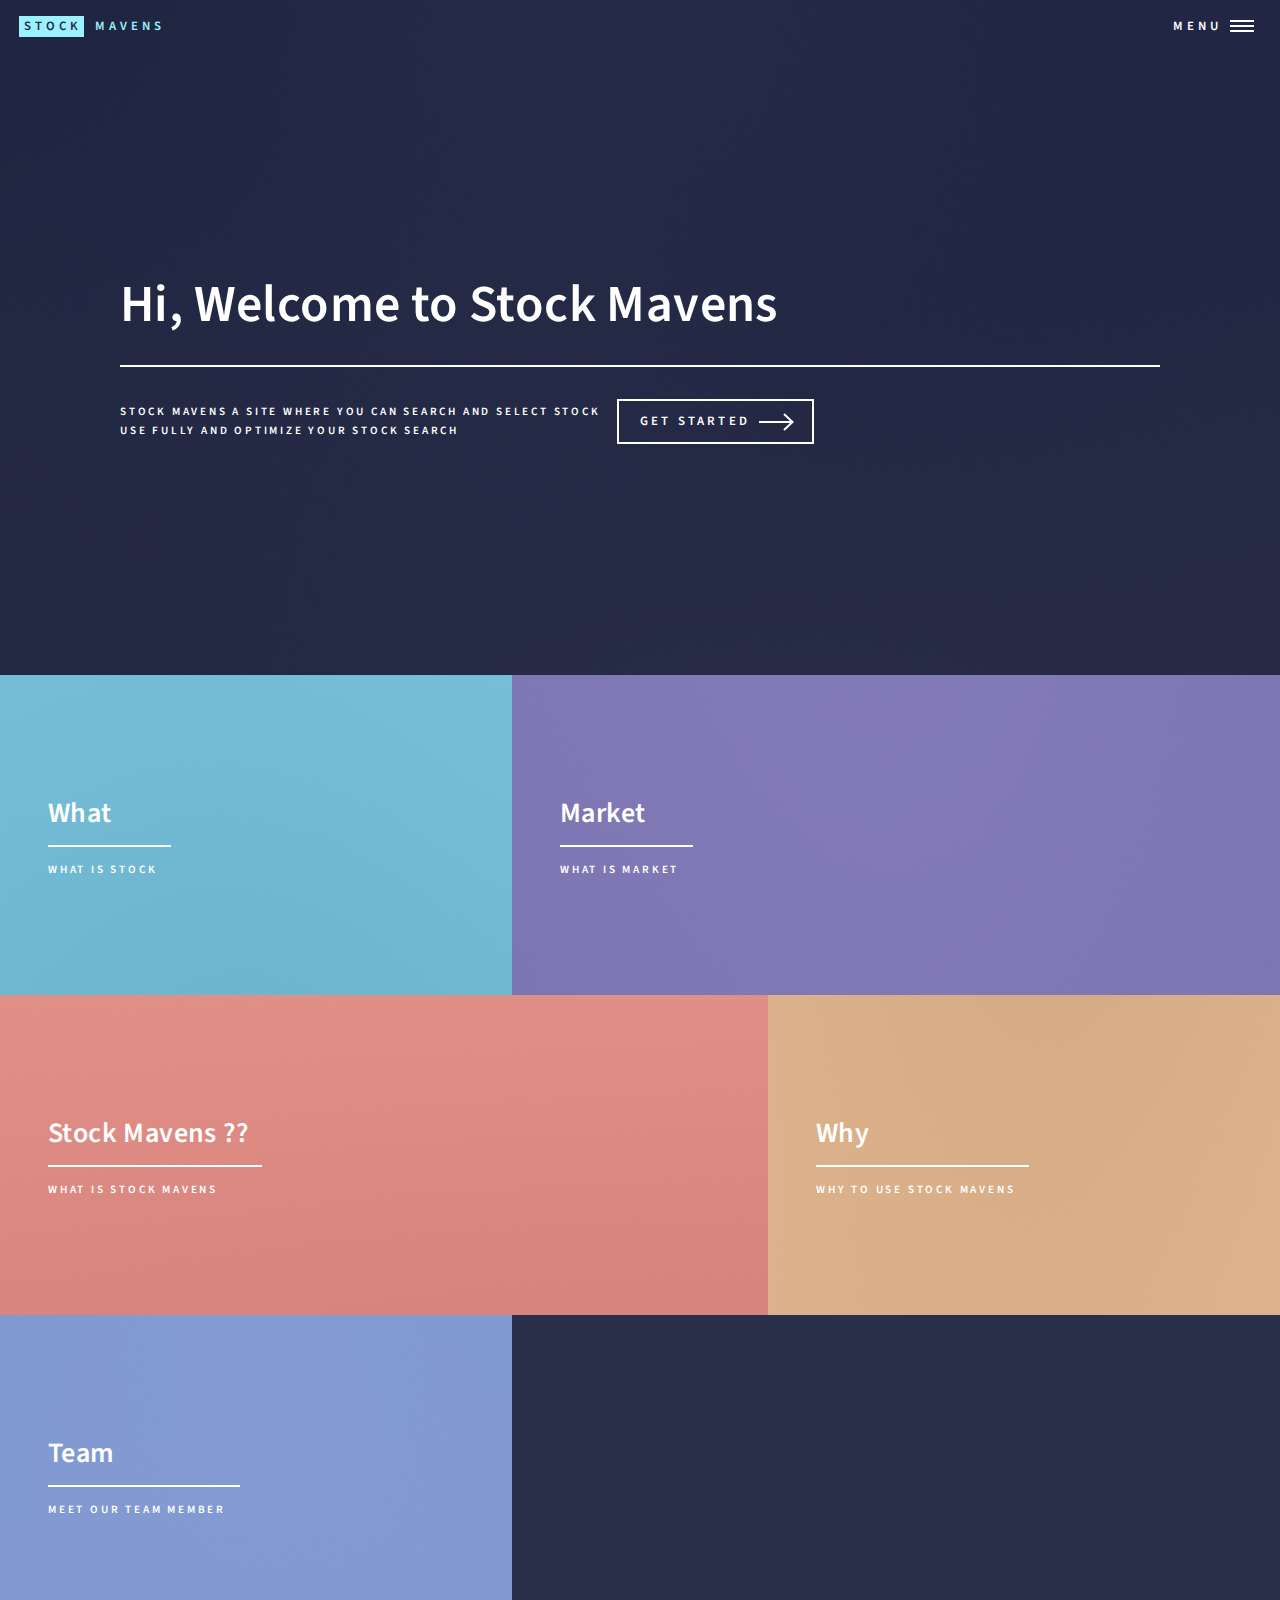
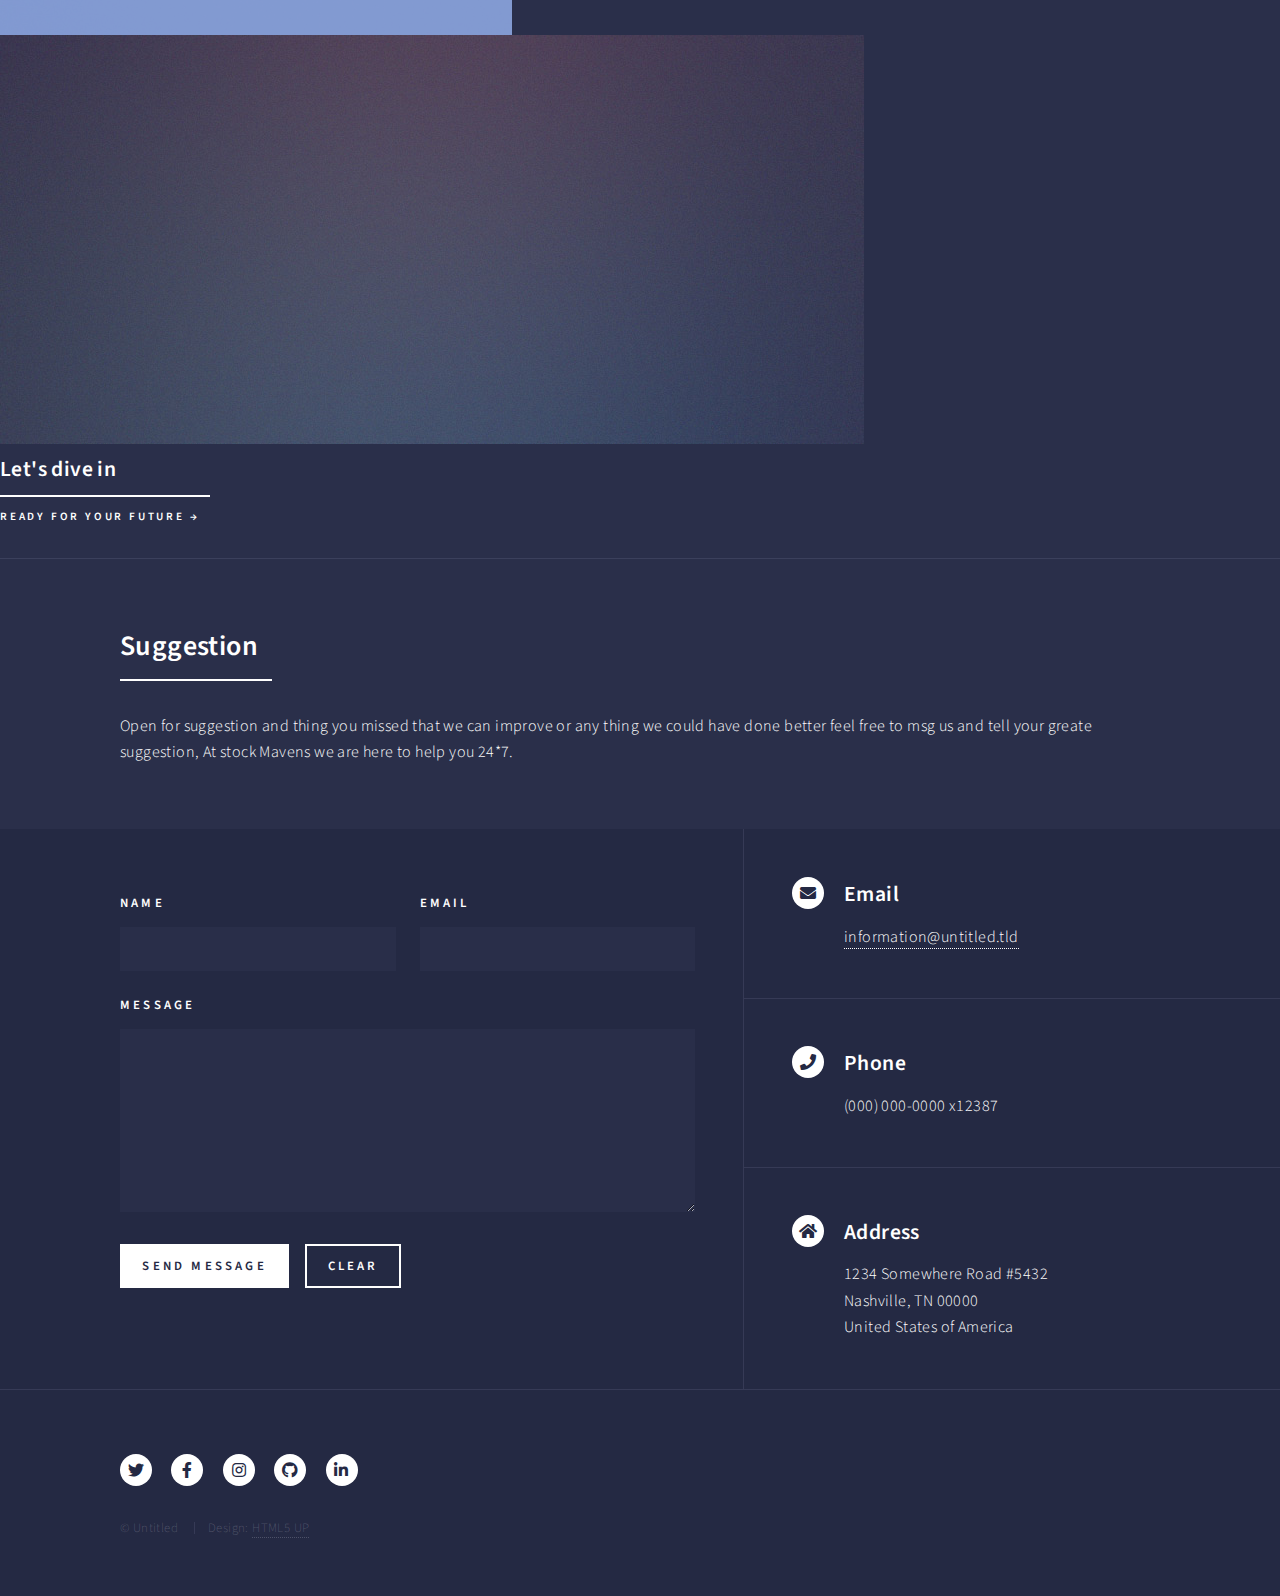
==== commit 6293133e: "change" ====
--- a/index.html
+++ b/index.html
@@ -1,205 +1,214 @@
 <!DOCTYPE HTML>
 <html>
-	<head>
-		<title>Stock Mavens</title>
-		<meta charset="utf-8" />
-		<meta name="viewport" content="width=device-width, initial-scale=1, user-scalable=no" />
-		<link rel="stylesheet" href="assets/css/main.css" />
-		<noscript><link rel="stylesheet" href="assets/css/noscript.css" /></noscript>
-	</head>
-	<body class="is-preload">
-		<!-- Wrapper -->
-			<div id="wrapper">
-				<!-- Header -->
-					<header id="header" class="alt">
-						<a href="index.html" class="logo"><strong>STOCK</strong> <span>Mavens</span></a>
-						<nav>
-							<a href="#menu">Menu</a>
-						</nav>
-					</header>
-
-				<!-- Menu -->
-					<nav id="menu">
-						<ul class="links">
-							<li><a href="index.html">Home</a></li>
-							<li><a href="landing.html">Stock</a></li>
-							<li><a href="generic.html">Stock Mavens</a></li>
-							<li><a href="elements.html">Team</a></li>
+
+<head>
+	<title>Stock Mavens</title>
+	<meta charset="utf-8" />
+	<meta name="viewport" content="width=device-width, initial-scale=1, user-scalable=no" />
+	<link rel="stylesheet" href="assets/css/main.css" />
+	<noscript>
+		<link rel="stylesheet" href="assets/css/noscript.css" />
+	</noscript>
+</head>
+
+<body class="is-preload">
+	<!-- Wrapper -->
+	<div id="wrapper">
+		<!-- Header -->
+		<header id="header" class="alt">
+			<a href="index.html" class="logo"><strong>STOCK</strong> <span>Mavens</span></a>
+			<nav>
+				<a href="#menu">Menu</a>
+			</nav>
+		</header>
+
+		<!-- Menu -->
+		<nav id="menu">
+			<ul class="links">
+				<li><a href="index.html">Home</a></li>
+				<li><a href="landing.html">Stock</a></li>
+				<li><a href="generic.html">Stock Mavens</a></li>
+				<li><a href="elements.html">Team</a></li>
+			</ul>
+			<ul class="actions stacked">
+				<li><a href="./table-json.html" class="button primary fit">Get Started</a></li>
+				<!-- <li><a href="#" class="button fit">Log In</a></li> -->
+			</ul>
+		</nav>
+
+		<!-- Banner -->
+		<section id="banner" class="major">
+			<div class="inner">
+				<header class="major">
+					<h1>Hi, Welcome to Stock Mavens</h1>
+				</header>
+				<div class="content">
+					<p>Stock Mavens a site where you can search and select Stock<br />
+						Use fully and optimize your Stock search</p>
+					<ul class="actions">
+						<li><a href="#one" class="button next scrolly">Get Started</a></li>
+					</ul>
+				</div>
+			</div>
+		</section>
+
+		<!-- Main -->
+		<div id="main">
+
+			<!-- One -->
+			<section id="one" class="tiles">
+				<article>
+					<span class="image">
+						<img src="images/pic01.jpg" alt="" />
+					</span>
+					<header class="major">
+						<h3><a href="landing.html" class="link">What</a></h3>
+						<p>What is Stock </p>
+					</header>
+				</article>
+				<article>
+					<span class="image">
+						<img src="images/pic02.jpg" alt="" />
+					</span>
+					<header class="major">
+						<h3><a href="landing.html" class="link">Market</a></h3>
+						<p>What is market</p>
+					</header>
+				</article>
+				<article>
+					<span class="image">
+						<img src="images/pic03.jpg" alt="" />
+					</span>
+					<header class="major">
+						<h3><a href="generic.html" class="link">Stock Mavens ??</a></h3>
+						<p>What is Stock Mavens</p>
+					</header>
+				</article>
+				<article>
+					<span class="image">
+						<img src="images/pic04.jpg" alt="" />
+					</span>
+					<header class="major">
+						<h3><a href="generic.html" class="link">Why</a></h3>
+						<p>Why to use Stock Mavens</p>
+					</header>
+				</article>
+				<article>
+					<span class="image">
+						<img src="images/pic05.jpg" alt="" />
+					</span>
+					<header class="major">
+						<h3><a href="elements.html" class="link">Team</a></h3>
+						<p>Meet our Team member</p>
+					</header>
+				</article>
+			</section>
+			<article>
+				<span class="image">
+					<img src="images/pic06.jpg" alt="" />
+				</span>
+				<header class="major">
+					<h3><a href="search.html" class="link">Let's dive in</a></h3>
+					<p>Ready for your future →</p>
+				</header>
+			</article>
+			</section>
+
+			<!-- Two -->
+			<section id="two">
+				<div class="inner">
+					<header class="major">
+						<h2>Suggestion</h2>
+					</header>
+					<p>Open for suggestion and thing you missed that we can improve or any thing we could have done
+						better feel free to msg us and tell your greate suggestion, At stock Mavens we are here to help
+						you 24*7.</p>
+				</div>
+			</section>
+
+		</div>
+
+		<!-- Contact -->
+		<section id="contact">
+			<div class="inner">
+				<section>
+					<form method="post" action="#">
+						<div class="fields">
+							<div class="field half">
+								<label for="name">Name</label>
+								<input type="text" name="name" id="name" />
+							</div>
+							<div class="field half">
+								<label for="email">Email</label>
+								<input type="text" name="email" id="email" />
+							</div>
+							<div class="field">
+								<label for="message">Message</label>
+								<textarea name="message" id="message" rows="6"></textarea>
+							</div>
+						</div>
+						<ul class="actions">
+							<li><input type="submit" value="Send Message" class="primary" /></li>
+							<li><input type="reset" value="Clear" /></li>
 						</ul>
-						<ul class="actions stacked">
-							<li><a href="#" class="button primary fit">Get Started</a></li>
-							<!-- <li><a href="#" class="button fit">Log In</a></li> -->
-						</ul>
-					</nav>
-
-				<!-- Banner -->
-					<section id="banner" class="major">
-						<div class="inner">
-							<header class="major">
-								<h1>Hi, Welcome to Stock Mavens</h1>
-							</header>
-							<div class="content">
-								<p>Stock Mavens a site where you can search and select Stock<br />
-								Use fully and optimize your Stock search</p>
-								<ul class="actions">
-									<li><a href="#one" class="button next scrolly">Get Started</a></li>
-								</ul>
-							</div>
+					</form>
+				</section>
+				<section class="split">
+					<section>
+						<div class="contact-method">
+							<span class="icon solid alt fa-envelope"></span>
+							<h3>Email</h3>
+							<a href="#">information@untitled.tld</a>
 						</div>
 					</section>
-
-				<!-- Main -->
-					<div id="main">
-
-						<!-- One -->
-							<section id="one" class="tiles">
-								<article>
-									<span class="image">
-										<img src="images/pic01.jpg" alt="" />
-									</span>
-									<header class="major">
-										<h3><a href="landing.html" class="link">What</a></h3>
-										<p>What is Stock </p>
-									</header>
-								</article>
-								<article>
-									<span class="image">
-										<img src="images/pic02.jpg" alt="" />
-									</span>
-									<header class="major">
-										<h3><a href="landing.html" class="link">Market</a></h3>
-										<p>What is market</p>
-									</header>
-								</article>
-								<article>
-									<span class="image">
-										<img src="images/pic03.jpg" alt="" />
-									</span>
-									<header class="major">
-										<h3><a href="generic.html" class="link">Stock Mavens ??</a></h3>
-										<p>What is Stock Mavens</p>
-									</header>
-								</article>
-								<article>
-									<span class="image">
-										<img src="images/pic04.jpg" alt="" />
-									</span>
-									<header class="major">
-										<h3><a href="generic.html" class="link">Why</a></h3>
-										<p>Why to use Stock Mavens</p>
-									</header>
-								</article>
-								<article>
-									<span class="image">
-										<img src="images/pic05.jpg" alt="" />
-									</span>
-									<header class="major">
-										<h3><a href="elements.html" class="link">Team</a></h3>
-										<p>Meet our Team member</p>
-									</header>
-								</article>
-								<article>
-									<span class="image">
-										<img src="images/pic06.jpg" alt="" />
-									</span>
-									<header class="major">
-										<h3><a href="search.html" class="link">Let's dive in</a></h3>
-										<p>Ready for your future →</p>
-									</header>
-								</article>
-							</section>
-
-						<!-- Two -->
-							<section id="two">
-								<div class="inner">
-									<header class="major">
-										<h2>Suggestion</h2>
-									</header>
-									<p>Open for suggestion and thing you missed that we can improve or any thing we could have done better feel free to msg us and tell your greate suggestion, At stock Mavens we are here to help you 24*7.</p>
-								</div>
-							</section>
-
-					</div>
-
-				<!-- Contact -->
-					<section id="contact">
-						<div class="inner">
-							<section>
-								<form method="post" action="#">
-									<div class="fields">
-										<div class="field half">
-											<label for="name">Name</label>
-											<input type="text" name="name" id="name" />
-										</div>
-										<div class="field half">
-											<label for="email">Email</label>
-											<input type="text" name="email" id="email" />
-										</div>
-										<div class="field">
-											<label for="message">Message</label>
-											<textarea name="message" id="message" rows="6"></textarea>
-										</div>
-									</div>
-									<ul class="actions">
-										<li><input type="submit" value="Send Message" class="primary" /></li>
-										<li><input type="reset" value="Clear" /></li>
-									</ul>
-								</form>
-							</section>
-							<section class="split">
-								<section>
-									<div class="contact-method">
-										<span class="icon solid alt fa-envelope"></span>
-										<h3>Email</h3>
-										<a href="#">information@untitled.tld</a>
-									</div>
-								</section>
-								<section>
-									<div class="contact-method">
-										<span class="icon solid alt fa-phone"></span>
-										<h3>Phone</h3>
-										<span>(000) 000-0000 x12387</span>
-									</div>
-								</section>
-								<section>
-									<div class="contact-method">
-										<span class="icon solid alt fa-home"></span>
-										<h3>Address</h3>
-										<span>1234 Somewhere Road #5432<br />
-										Nashville, TN 00000<br />
-										United States of America</span>
-									</div>
-								</section>
-							</section>
+					<section>
+						<div class="contact-method">
+							<span class="icon solid alt fa-phone"></span>
+							<h3>Phone</h3>
+							<span>(000) 000-0000 x12387</span>
 						</div>
 					</section>
-
-				<!-- Footer -->
-					<footer id="footer">
-						<div class="inner">
-							<ul class="icons">
-								<li><a href="#" class="icon brands alt fa-twitter"><span class="label">Twitter</span></a></li>
-								<li><a href="#" class="icon brands alt fa-facebook-f"><span class="label">Facebook</span></a></li>
-								<li><a href="#" class="icon brands alt fa-instagram"><span class="label">Instagram</span></a></li>
-								<li><a href="#" class="icon brands alt fa-github"><span class="label">GitHub</span></a></li>
-								<li><a href="#" class="icon brands alt fa-linkedin-in"><span class="label">LinkedIn</span></a></li>
-							</ul>
-							<ul class="copyright">
-								<li>&copy; Untitled</li><li>Design: <a href="https://html5up.net">HTML5 UP</a></li>
-							</ul>
-						</div>
-					</footer>
-
+					<section>
+						<div class="contact-method">
+							<span class="icon solid alt fa-home"></span>
+							<h3>Address</h3>
+							<span>1234 Somewhere Road #5432<br />
+								Nashville, TN 00000<br />
+								United States of America</span>
+						</div>
+					</section>
+				</section>
 			</div>
-
-		<!-- Scripts -->
-			<script src="assets/js/jquery.min.js"></script>
-			<script src="assets/js/jquery.scrolly.min.js"></script>
-			<script src="assets/js/jquery.scrollex.min.js"></script>
-			<script src="assets/js/browser.min.js"></script>
-			<script src="assets/js/breakpoints.min.js"></script>
-			<script src="assets/js/util.js"></script>
-			<script src="assets/js/main.js"></script>
-
-	</body>
+		</section>
+
+		<!-- Footer -->
+		<footer id="footer">
+			<div class="inner">
+				<ul class="icons">
+					<li><a href="#" class="icon brands alt fa-twitter"><span class="label">Twitter</span></a></li>
+					<li><a href="#" class="icon brands alt fa-facebook-f"><span class="label">Facebook</span></a></li>
+					<li><a href="#" class="icon brands alt fa-instagram"><span class="label">Instagram</span></a></li>
+					<li><a href="#" class="icon brands alt fa-github"><span class="label">GitHub</span></a></li>
+					<li><a href="#" class="icon brands alt fa-linkedin-in"><span class="label">LinkedIn</span></a></li>
+				</ul>
+				<ul class="copyright">
+					<li>&copy; Untitled</li>
+					<li>Design: <a href="https://html5up.net">HTML5 UP</a></li>
+				</ul>
+			</div>
+		</footer>
+
+	</div>
+
+	<!-- Scripts -->
+	<script src="assets/js/jquery.min.js"></script>
+	<script src="assets/js/jquery.scrolly.min.js"></script>
+	<script src="assets/js/jquery.scrollex.min.js"></script>
+	<script src="assets/js/browser.min.js"></script>
+	<script src="assets/js/breakpoints.min.js"></script>
+	<script src="assets/js/util.js"></script>
+	<script src="assets/js/main.js"></script>
+
+</body>
+
 </html>